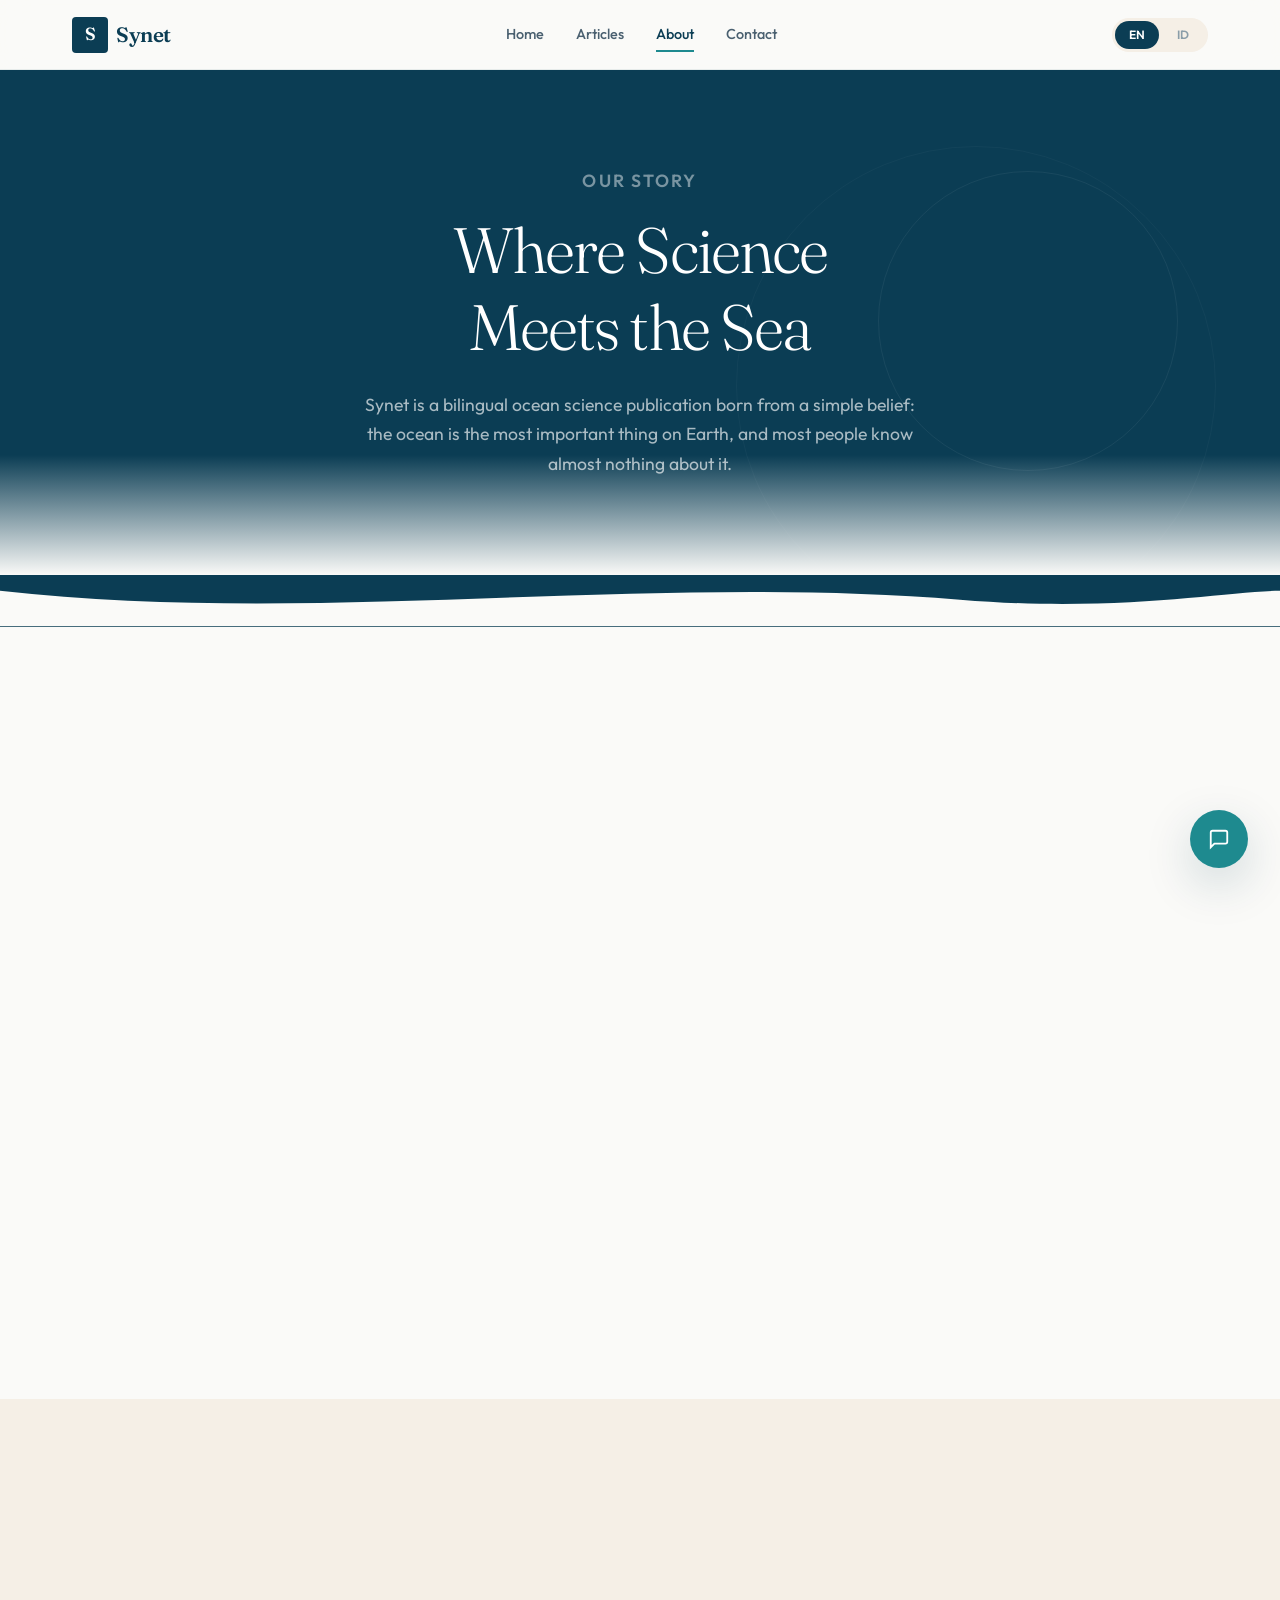
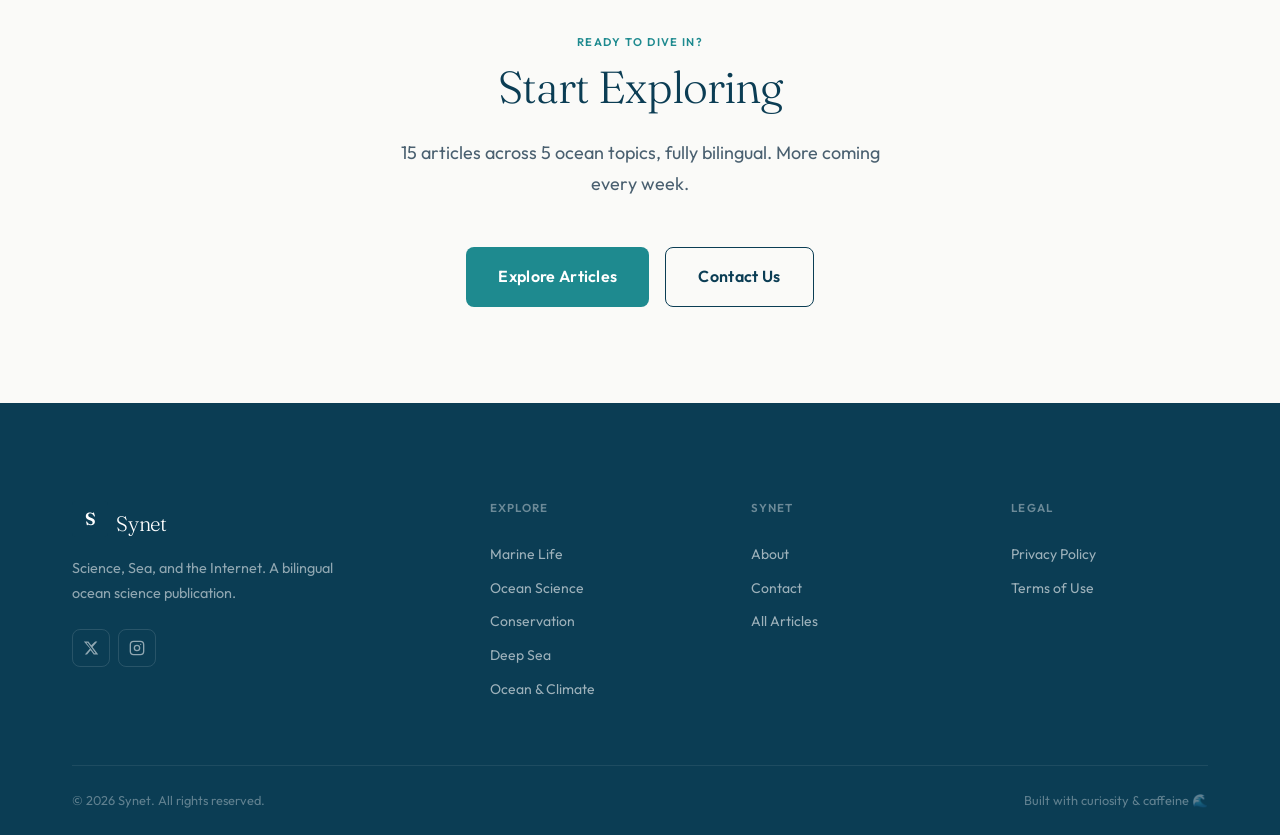
==== about.html @ 16d11b75 "fase 4: article.html + about.html + contact.html" ====
<!DOCTYPE html>
<html lang="en" data-lang="en">
<head>
  <meta charset="UTF-8" />
  <meta name="viewport" content="width=device-width, initial-scale=1.0" />
  <meta name="description" content="About Synet — a bilingual ocean science blog dedicated to making marine research accessible to everyone." />
  <title>About — Synet</title>
  <link rel="stylesheet" href="css/style.css" />
  <link rel="icon" href="data:image/svg+xml,<svg xmlns='http://www.w3.org/2000/svg' viewBox='0 0 100 100'><rect width='100' height='100' rx='16' fill='%230b3d54'/><text y='.9em' font-size='70' x='12'>🌊</text></svg>" />
</head>
<body class="page-body">
  <a href="#main" class="skip-link">Skip to content</a>

  <!-- NAV -->
  <nav class="nav" id="mainNav">
    <div class="container nav-inner">
      <a href="index.html" class="nav-logo">
        <div class="nav-logo-mark">S</div>
        <span class="nav-logo-text">Synet</span>
      </a>
      <div class="nav-links">
        <a href="index.html" class="nav-link" data-i18n="nav.home">Home</a>
        <a href="articles.html" class="nav-link" data-i18n="nav.articles">Articles</a>
        <a href="about.html" class="nav-link active" data-i18n="nav.about">About</a>
        <a href="contact.html" class="nav-link" data-i18n="nav.contact">Contact</a>
      </div>
      <div class="nav-actions">
        <div class="lang-toggle" role="group" aria-label="Language">
          <button class="lang-btn active" data-lang="en" onclick="setLang('en')" aria-pressed="true">EN</button>
          <button class="lang-btn" data-lang="id" onclick="setLang('id')" aria-pressed="false">ID</button>
        </div>
        <button class="nav-hamburger" id="hamburger" aria-label="Toggle menu" aria-expanded="false">
          <span></span><span></span><span></span>
        </button>
      </div>
    </div>
  </nav>

  <div class="nav-mobile" id="mobileNav" aria-hidden="true">
    <a href="index.html" class="nav-link" data-i18n="nav.home">Home</a>
    <a href="articles.html" class="nav-link" data-i18n="nav.articles">Articles</a>
    <a href="about.html" class="nav-link active" data-i18n="nav.about">About</a>
    <a href="contact.html" class="nav-link" data-i18n="nav.contact">Contact</a>
  </div>

  <main id="main">

    <!-- ABOUT HERO -->
    <section class="about-hero">
      <div class="container" style="position:relative; z-index:1;">
        <p class="overline" style="color:rgba(255,255,255,0.45); margin-bottom:var(--space-md);" data-i18n="about.overline">Our Story</p>
        <h1 data-i18n="about.title">Where Science<br>Meets the Sea</h1>
        <p data-i18n="about.subtitle">
          Synet is a bilingual ocean science publication born from a simple belief: the ocean is the most important thing on Earth, and most people know almost nothing about it.
        </p>
      </div>

      <!-- Decorative ocean circles -->
      <div aria-hidden="true" style="position:absolute; top:20%; right:8%; width:300px; height:300px; border-radius:50%; border:1px solid rgba(255,255,255,0.06); pointer-events:none;"></div>
      <div aria-hidden="true" style="position:absolute; top:15%; right:5%; width:480px; height:480px; border-radius:50%; border:1px solid rgba(255,255,255,0.03); pointer-events:none;"></div>
    </section>

    <!-- WAVE DOWN -->
    <div class="ocean-wave-divider" aria-hidden="true" style="background:var(--deep);">
      <svg viewBox="0 0 1440 60" fill="none" xmlns="http://www.w3.org/2000/svg" preserveAspectRatio="none">
        <path d="M0,20 C360,60 720,0 1080,30 C1260,45 1380,20 1440,20 L1440,60 L0,60 Z" fill="var(--pearl)"/>
      </svg>
    </div>

    <!-- MISSION -->
    <section class="section">
      <div class="container">
        <div style="max-width:680px; margin:0 auto var(--space-3xl); text-align:center;" class="reveal">
          <p class="overline section-label" data-i18n="about.missionlabel">Our Mission</p>
          <h2 class="section-title" style="margin-bottom:var(--space-lg);" data-i18n="about.missiontitle">Why Synet Exists</h2>
          <p class="body-lg" style="color:var(--text-secondary);" data-i18n="about.missiondesc">
            The ocean covers 71% of our planet, produces half our oxygen, absorbs a third of our carbon, and feeds billions of people. Yet ocean literacy remains dangerously low. Synet bridges the gap between peer-reviewed science and public understanding — in two languages.
          </p>
        </div>

        <div class="mission-grid reveal-stagger">
          <div class="mission-card">
            <div class="mission-card-icon">
              <svg width="22" height="22" viewBox="0 0 24 24" fill="none" stroke="currentColor" stroke-width="2"><path d="M2 3h6a4 4 0 0 1 4 4v14a3 3 0 0 0-3-3H2z"/><path d="M22 3h-6a4 4 0 0 0-4 4v14a3 3 0 0 1 3-3h7z"/></svg>
            </div>
            <h3 data-i18n="about.m1title">Science, Translated</h3>
            <p data-i18n="about.m1desc">We take complex peer-reviewed research and translate it into readable, accurate stories — without dumbing it down. Ocean science deserves serious treatment and wide reach.</p>
          </div>

          <div class="mission-card">
            <div class="mission-card-icon">
              <svg width="22" height="22" viewBox="0 0 24 24" fill="none" stroke="currentColor" stroke-width="2"><circle cx="12" cy="12" r="10"/><line x1="2" y1="12" x2="22" y2="12"/><path d="M12 2a15.3 15.3 0 0 1 4 10 15.3 15.3 0 0 1-4 10 15.3 15.3 0 0 1-4-10 15.3 15.3 0 0 1 4-10z"/></svg>
            </div>
            <h3 data-i18n="about.m2title">Bilingual by Design</h3>
            <p data-i18n="about.m2desc">Every article on Synet is fully available in both Indonesian and English. Ocean science shouldn't have a language barrier — especially for the country with the world's longest coastline.</p>
          </div>

          <div class="mission-card">
            <div class="mission-card-icon">
              <svg width="22" height="22" viewBox="0 0 24 24" fill="none" stroke="currentColor" stroke-width="2"><path d="M12 22s8-4 8-10V5l-8-3-8 3v7c0 6 8 10 8 10z"/></svg>
            </div>
            <h3 data-i18n="about.m3title">Conservation-Driven</h3>
            <p data-i18n="about.m3desc">We believe that understanding the ocean is the first step to protecting it. Every story we publish is chosen for its relevance to ocean health and its power to change how readers see our blue planet.</p>
          </div>
        </div>
      </div>
    </section>

    <!-- NUMBERS -->
    <section class="section" style="background:var(--sand);">
      <div class="container">
        <div style="text-align:center; margin-bottom:var(--space-3xl);" class="reveal">
          <p class="overline section-label" data-i18n="about.numberlabel">By the Numbers</p>
          <h2 class="section-title" data-i18n="about.numbertitle">Synet at a Glance</h2>
          <div class="section-divider" style="margin-inline:auto;"></div>
        </div>

        <div class="grid-4 reveal-stagger">
          <div style="text-align:center; background:var(--white); border-radius:var(--radius-lg); padding:var(--space-xl);">
            <div style="font-family:var(--font-display); font-size:3rem; font-weight:300; color:var(--teal); line-height:1;">15</div>
            <div class="body-sm" style="color:var(--text-secondary); margin-top:var(--space-sm);" data-i18n="about.n1">Original articles</div>
          </div>
          <div style="text-align:center; background:var(--white); border-radius:var(--radius-lg); padding:var(--space-xl);">
            <div style="font-family:var(--font-display); font-size:3rem; font-weight:300; color:var(--coral); line-height:1;">2</div>
            <div class="body-sm" style="color:var(--text-secondary); margin-top:var(--space-sm);" data-i18n="about.n2">Languages (EN + ID)</div>
          </div>
          <div style="text-align:center; background:var(--white); border-radius:var(--radius-lg); padding:var(--space-xl);">
            <div style="font-family:var(--font-display); font-size:3rem; font-weight:300; color:var(--gold); line-height:1;">5</div>
            <div class="body-sm" style="color:var(--text-secondary); margin-top:var(--space-sm);" data-i18n="about.n3">Ocean topics covered</div>
          </div>
          <div style="text-align:center; background:var(--white); border-radius:var(--radius-lg); padding:var(--space-xl);">
            <div style="font-family:var(--font-display); font-size:3rem; font-weight:300; color:var(--deep); line-height:1;">∞</div>
            <div class="body-sm" style="color:var(--text-secondary); margin-top:var(--space-sm);" data-i18n="about.n4">Ocean left to explore</div>
          </div>
        </div>
      </div>
    </section>

    <!-- TEAM -->
    <section class="section">
      <div class="container">
        <div style="text-align:center; margin-bottom:var(--space-3xl);" class="reveal">
          <p class="overline section-label" data-i18n="about.teamlabel">The Team</p>
          <h2 class="section-title" data-i18n="about.teamtitle">Who's Behind Synet</h2>
          <div class="section-divider" style="margin-inline:auto;"></div>
        </div>

        <div class="team-grid reveal-stagger">
          <div class="team-card">
            <div class="team-avatar" style="background:var(--deep); display:flex; align-items:center; justify-content:center; color:white; font-family:var(--font-display); font-size:1.5rem;">M</div>
            <div class="team-name">Maya Oceanides</div>
            <div class="team-role" data-i18n="about.role.editor">Editor in Chief</div>
          </div>
          <div class="team-card">
            <div class="team-avatar" style="background:var(--teal); display:flex; align-items:center; justify-content:center; color:white; font-family:var(--font-display); font-size:1.5rem;">R</div>
            <div class="team-name">Raka Samudra</div>
            <div class="team-role" data-i18n="about.role.science">Science Writer</div>
          </div>
          <div class="team-card">
            <div class="team-avatar" style="background:var(--coral); display:flex; align-items:center; justify-content:center; color:white; font-family:var(--font-display); font-size:1.5rem;">L</div>
            <div class="team-name">Layla Benthic</div>
            <div class="team-role" data-i18n="about.role.conservation">Conservation Editor</div>
          </div>
          <div class="team-card">
            <div class="team-avatar" style="background:var(--gold); display:flex; align-items:center; justify-content:center; color:white; font-family:var(--font-display); font-size:1.5rem;">D</div>
            <div class="team-name">Dian Pelagic</div>
            <div class="team-role" data-i18n="about.role.design">Design & Technology</div>
          </div>
        </div>

        <div style="text-align:center; margin-top:var(--space-2xl);" class="reveal">
          <p class="body-md" style="color:var(--text-muted); margin-bottom:var(--space-lg);" data-i18n="about.jointeam">Passionate about oceans? We're always looking for contributors.</p>
          <a href="contact.html" class="btn btn-primary" data-i18n="about.joincta">Get in Touch</a>
        </div>
      </div>
    </section>

    <!-- VALUES -->
    <section class="section" style="background:var(--deep);">
      <div class="container">
        <div style="text-align:center; margin-bottom:var(--space-3xl);" class="reveal">
          <p class="overline" style="color:rgba(255,255,255,0.4); margin-bottom:var(--space-sm);" data-i18n="about.valueslabel">What We Stand For</p>
          <h2 style="font-family:var(--font-display); font-size:clamp(1.8rem,3.5vw,2.8rem); font-weight:300; color:var(--white); letter-spacing:-0.02em;" data-i18n="about.valuestitle">Our Editorial Principles</h2>
        </div>

        <div class="grid-3 reveal-stagger">
          <div style="padding:var(--space-xl); border:1px solid rgba(255,255,255,0.08); border-radius:var(--radius-lg);">
            <div style="font-family:var(--font-display); font-size:2rem; color:var(--teal); margin-bottom:var(--space-md);">01</div>
            <h3 style="color:var(--white); margin-bottom:var(--space-sm); font-size:1.1rem;" data-i18n="about.v1title">Accuracy First</h3>
            <p style="color:rgba(255,255,255,0.55); font-size:0.9rem; line-height:1.7;" data-i18n="about.v1desc">Every claim is sourced to peer-reviewed research or established scientific institutions. We correct errors promptly and transparently.</p>
          </div>
          <div style="padding:var(--space-xl); border:1px solid rgba(255,255,255,0.08); border-radius:var(--radius-lg);">
            <div style="font-family:var(--font-display); font-size:2rem; color:var(--coral); margin-bottom:var(--space-md);">02</div>
            <h3 style="color:var(--white); margin-bottom:var(--space-sm); font-size:1.1rem;" data-i18n="about.v2title">No Sensationalism</h3>
            <p style="color:rgba(255,255,255,0.55); font-size:0.9rem; line-height:1.7;" data-i18n="about.v2desc">The ocean is extraordinary enough without exaggeration. We present facts clearly and let the science speak — even when it's complicated or uncomfortable.</p>
          </div>
          <div style="padding:var(--space-xl); border:1px solid rgba(255,255,255,0.08); border-radius:var(--radius-lg);">
            <div style="font-family:var(--font-display); font-size:2rem; color:var(--gold); margin-bottom:var(--space-md);">03</div>
            <h3 style="color:var(--white); margin-bottom:var(--space-sm); font-size:1.1rem;" data-i18n="about.v3title">Open & Free</h3>
            <p style="color:rgba(255,255,255,0.55); font-size:0.9rem; line-height:1.7;" data-i18n="about.v3desc">All Synet content is free to read, forever. Knowledge about our shared ocean should not sit behind a paywall.</p>
          </div>
        </div>
      </div>
    </section>

    <!-- CTA -->
    <section class="section" style="text-align:center;">
      <div class="container" style="max-width:560px;" class="reveal">
        <p class="overline section-label" data-i18n="about.ctalabel">Ready to dive in?</p>
        <h2 class="section-title" style="margin-bottom:var(--space-lg);" data-i18n="about.ctatitle">Start Exploring</h2>
        <p class="body-lg" style="color:var(--text-secondary); margin-bottom:var(--space-2xl);" data-i18n="about.ctadesc">15 articles across 5 ocean topics, fully bilingual. More coming every week.</p>
        <div style="display:flex; gap:var(--space-md); justify-content:center; flex-wrap:wrap;">
          <a href="articles.html" class="btn btn-primary btn-lg" data-i18n="hero.cta1">Explore Articles</a>
          <a href="contact.html" class="btn btn-secondary btn-lg" data-i18n="nav.contact">Contact Us</a>
        </div>
      </div>
    </section>

  </main>

  <!-- FOOTER -->
  <footer class="footer">
    <div class="container">
      <div class="footer-grid">
        <div class="footer-brand">
          <div class="flex gap-sm" style="align-items:center;">
            <div class="nav-logo-mark">S</div>
            <span class="footer-tagline">Synet</span>
          </div>
          <p data-i18n="footer.desc">Science, Sea, and the Internet. A bilingual ocean science publication.</p>
          <div class="footer-social">
            <a href="#" class="social-btn" aria-label="Twitter/X"><svg width="16" height="16" viewBox="0 0 24 24" fill="currentColor"><path d="M18.244 2.25h3.308l-7.227 8.26 8.502 11.24H16.17l-4.714-6.231-5.401 6.231H2.744l7.73-8.835L1.254 2.25H8.08l4.259 5.63 5.905-5.63zm-1.161 17.52h1.833L7.084 4.126H5.117z"/></svg></a>
            <a href="#" class="social-btn" aria-label="Instagram"><svg width="16" height="16" viewBox="0 0 24 24" fill="none" stroke="currentColor" stroke-width="2"><rect x="2" y="2" width="20" height="20" rx="5"/><circle cx="12" cy="12" r="4"/><circle cx="17.5" cy="6.5" r="1" fill="currentColor" stroke="none"/></svg></a>
          </div>
        </div>
        <div>
          <p class="footer-col-title" data-i18n="footer.col.explore">Explore</p>
          <ul class="footer-links">
            <li><a href="articles.html?cat=marine-life" class="footer-link" data-i18n="cat.marine">Marine Life</a></li>
            <li><a href="articles.html?cat=ocean-science" class="footer-link" data-i18n="cat.science">Ocean Science</a></li>
            <li><a href="articles.html?cat=conservation" class="footer-link" data-i18n="cat.conservation">Conservation</a></li>
            <li><a href="articles.html?cat=deep-sea" class="footer-link" data-i18n="cat.deepsea">Deep Sea</a></li>
            <li><a href="articles.html?cat=ocean-climate" class="footer-link" data-i18n="cat.climate">Ocean & Climate</a></li>
          </ul>
        </div>
        <div>
          <p class="footer-col-title" data-i18n="footer.col.synet">Synet</p>
          <ul class="footer-links">
            <li><a href="about.html" class="footer-link" data-i18n="nav.about">About</a></li>
            <li><a href="contact.html" class="footer-link" data-i18n="nav.contact">Contact</a></li>
            <li><a href="articles.html" class="footer-link" data-i18n="footer.allart">All Articles</a></li>
          </ul>
        </div>
        <div>
          <p class="footer-col-title" data-i18n="footer.col.legal">Legal</p>
          <ul class="footer-links">
            <li><a href="#" class="footer-link" data-i18n="footer.privacy">Privacy Policy</a></li>
            <li><a href="#" class="footer-link" data-i18n="footer.terms">Terms of Use</a></li>
          </ul>
        </div>
      </div>
      <div class="footer-bottom">
        <p class="footer-copy">© 2026 Synet. <span data-i18n="footer.rights">All rights reserved.</span></p>
        <a href="#" class="footer-bottom-link" data-i18n="footer.builtby">Built with curiosity & caffeine 🌊</a>
      </div>
    </div>
  </footer>

  <!-- AI CHAT -->
  <button class="chat-trigger" id="chatTrigger" aria-label="Open AI Ocean Chat" aria-expanded="false">
    <svg class="chat-trigger-icon" width="22" height="22" viewBox="0 0 24 24" fill="none" stroke="currentColor" stroke-width="2"><path d="M21 15a2 2 0 0 1-2 2H7l-4 4V5a2 2 0 0 1 2-2h14a2 2 0 0 1 2 2z"/></svg>
    <svg class="chat-trigger-close" width="20" height="20" viewBox="0 0 24 24" fill="none" stroke="currentColor" stroke-width="2.5"><line x1="18" y1="6" x2="6" y2="18"/><line x1="6" y1="6" x2="18" y2="18"/></svg>
  </button>
  <div class="chat-panel" id="chatPanel" role="dialog" aria-label="Ocean AI Chat" aria-hidden="true">
    <div class="chat-header">
      <div class="chat-header-avatar">🌊</div>
      <div class="chat-header-info">
        <div class="chat-header-name">Synet AI</div>
        <div class="chat-header-status"><span class="chat-status-dot"></span><span data-i18n="chat.status">Ocean expert, always online</span></div>
      </div>
    </div>
    <div class="chat-messages" id="chatMessages">
      <div class="chat-msg chat-msg-bot"><span data-i18n="chat.welcome">Hi! I'm Synet AI 🌊 Ask me anything about oceans, marine life, or climate science.</span></div>
    </div>
    <div class="chat-suggestions" id="chatSuggestions">
      <button class="chat-suggestion" onclick="sendSuggestion(this)" data-i18n="chat.s1">How deep is the ocean?</button>
      <button class="chat-suggestion" onclick="sendSuggestion(this)" data-i18n="chat.s2">What is bioluminescence?</button>
      <button class="chat-suggestion" onclick="sendSuggestion(this)" data-i18n="chat.s3">Why is the sea salty?</button>
    </div>
    <div class="chat-input-row">
      <textarea class="chat-input" id="chatInput" placeholder="Ask about the ocean..." rows="1" aria-label="Chat input"></textarea>
      <button class="chat-send-btn" id="chatSendBtn" onclick="sendMessage()" aria-label="Send">
        <svg width="16" height="16" viewBox="0 0 24 24" fill="none" stroke="currentColor" stroke-width="2.5" stroke-linecap="round" stroke-linejoin="round"><line x1="22" y1="2" x2="11" y2="13"/><polygon points="22 2 15 22 11 13 2 9 22 2"/></svg>
      </button>
    </div>
  </div>

  <div class="toast-container" id="toastContainer" aria-live="polite"></div>

  <script src="js/config.js"></script>
  <script src="js/app.js"></script>
  <script src="js/chat.js"></script>
</body>
</html>
---- css/style.css ----
/* =============================================
   SYNET — STYLESHEET
   Editorial Ocean Science Journal
   Fonts: Fraunces (display) + Outfit (body)
   ============================================= */

@import url('https://fonts.googleapis.com/css2?family=Fraunces:ital,opsz,wght@0,9..144,300;0,9..144,400;0,9..144,600;0,9..144,700;1,9..144,300;1,9..144,400&family=Outfit:wght@300;400;500;600&display=swap');

/* =============================================
   CSS VARIABLES
   ============================================= */
:root {
  /* Core palette */
  --deep:       #0b3d54;
  --teal:       #1e8a8f;
  --teal-light: #e8f4f5;
  --coral:      #dc6b42;
  --coral-light:#fdf0ea;
  --gold:       #c9a227;
  --sand:       #f5efe6;
  --pearl:      #fafaf8;
  --white:      #ffffff;

  /* Text */
  --text-primary:   #1a2b35;
  --text-secondary: #4a6070;
  --text-muted:     #8a9da8;
  --text-inverse:   #ffffff;

  /* Category colors */
  --cat-marine:       #1e8a8f;
  --cat-science:      #0b3d54;
  --cat-conservation: #2e8b57;
  --cat-deepsea:      #374151;
  --cat-climate:      #dc6b42;

  /* Typography */
  --font-display: 'Fraunces', Georgia, serif;
  --font-body:    'Outfit', 'Helvetica Neue', sans-serif;

  /* Spacing */
  --space-xs:  0.25rem;
  --space-sm:  0.5rem;
  --space-md:  1rem;
  --space-lg:  1.5rem;
  --space-xl:  2rem;
  --space-2xl: 3rem;
  --space-3xl: 4rem;
  --space-4xl: 6rem;

  /* Borders */
  --radius-sm:  4px;
  --radius-md:  8px;
  --radius-lg:  16px;
  --radius-xl:  24px;
  --radius-full: 9999px;

  /* Shadows */
  --shadow-sm:  0 1px 3px rgba(11,61,84,0.08);
  --shadow-md:  0 4px 16px rgba(11,61,84,0.10);
  --shadow-lg:  0 8px 32px rgba(11,61,84,0.14);
  --shadow-xl:  0 16px 48px rgba(11,61,84,0.18);

  /* Transitions */
  --ease: cubic-bezier(0.4, 0, 0.2, 1);
  --duration-fast: 150ms;
  --duration-mid:  250ms;
  --duration-slow: 400ms;

  /* Layout */
  --container:       1200px;
  --container-narrow: 780px;
  --nav-height:      70px;
}

/* =============================================
   RESET & BASE
   ============================================= */
*, *::before, *::after {
  box-sizing: border-box;
  margin: 0;
  padding: 0;
}

html {
  font-size: 16px;
  scroll-behavior: smooth;
  -webkit-text-size-adjust: 100%;
}

body {
  font-family: var(--font-body);
  font-weight: 400;
  color: var(--text-primary);
  background-color: var(--pearl);
  line-height: 1.6;
  -webkit-font-smoothing: antialiased;
  overflow-x: hidden;
}

img {
  max-width: 100%;
  display: block;
}

a {
  color: inherit;
  text-decoration: none;
}

button {
  cursor: pointer;
  border: none;
  background: none;
  font-family: var(--font-body);
}

input, textarea, select {
  font-family: var(--font-body);
}

ul, ol {
  list-style: none;
}

/* =============================================
   TYPOGRAPHY SCALE
   ============================================= */
h1, h2, h3, h4, h5, h6 {
  font-family: var(--font-display);
  font-weight: 600;
  line-height: 1.2;
  color: var(--text-primary);
}

.display-xl {
  font-size: clamp(2.8rem, 7vw, 5.5rem);
  font-weight: 300;
  letter-spacing: -0.02em;
  line-height: 1.05;
}

.display-lg {
  font-size: clamp(2.2rem, 5vw, 3.8rem);
  font-weight: 300;
  letter-spacing: -0.02em;
  line-height: 1.1;
}

.display-md {
  font-size: clamp(1.6rem, 3.5vw, 2.4rem);
  font-weight: 400;
  letter-spacing: -0.01em;
}

.heading-lg { font-size: 1.75rem; }
.heading-md { font-size: 1.375rem; }
.heading-sm { font-size: 1.125rem; }

.body-lg   { font-size: 1.125rem; line-height: 1.7; }
.body-md   { font-size: 1rem;     line-height: 1.7; }
.body-sm   { font-size: 0.875rem; line-height: 1.6; }
.caption   { font-size: 0.75rem;  line-height: 1.5; letter-spacing: 0.04em; }
.overline  { font-size: 0.7rem;   letter-spacing: 0.12em; text-transform: uppercase; font-weight: 600; }

/* =============================================
   LAYOUT UTILITIES
   ============================================= */
.container {
  width: 100%;
  max-width: var(--container);
  margin-inline: auto;
  padding-inline: var(--space-xl);
}

.container-narrow {
  width: 100%;
  max-width: var(--container-narrow);
  margin-inline: auto;
  padding-inline: var(--space-xl);
}

.section {
  padding-block: var(--space-4xl);
}

.section-sm {
  padding-block: var(--space-2xl);
}

.grid-2 { display: grid; grid-template-columns: repeat(2, 1fr); gap: var(--space-xl); }
.grid-3 { display: grid; grid-template-columns: repeat(3, 1fr); gap: var(--space-xl); }
.grid-4 { display: grid; grid-template-columns: repeat(4, 1fr); gap: var(--space-lg); }

.flex { display: flex; }
.flex-center { display: flex; align-items: center; justify-content: center; }
.flex-between { display: flex; align-items: center; justify-content: space-between; }
.flex-col { display: flex; flex-direction: column; }
.gap-sm { gap: var(--space-sm); }
.gap-md { gap: var(--space-md); }
.gap-lg { gap: var(--space-lg); }

/* =============================================
   SKIP LINK (a11y)
   ============================================= */
.skip-link {
  position: fixed;
  top: -100%;
  left: var(--space-md);
  z-index: 9999;
  padding: var(--space-sm) var(--space-md);
  background: var(--deep);
  color: var(--white);
  border-radius: 0 0 var(--radius-md) var(--radius-md);
  font-weight: 600;
  transition: top var(--duration-fast) var(--ease);
}

.skip-link:focus {
  top: 0;
}

/* =============================================
   NAVIGATION
   ============================================= */
.nav {
  position: fixed;
  top: 0;
  left: 0;
  right: 0;
  z-index: 100;
  height: var(--nav-height);
  background: rgba(250, 250, 248, 0.88);
  backdrop-filter: blur(16px);
  -webkit-backdrop-filter: blur(16px);
  border-bottom: 1px solid rgba(11, 61, 84, 0.08);
  transition: box-shadow var(--duration-mid) var(--ease);
}

.nav.scrolled {
  box-shadow: var(--shadow-md);
}

.nav-inner {
  height: 100%;
  display: flex;
  align-items: center;
  justify-content: space-between;
}

.nav-logo {
  display: flex;
  align-items: center;
  gap: var(--space-sm);
  text-decoration: none;
}

.nav-logo-mark {
  width: 36px;
  height: 36px;
  background: var(--deep);
  border-radius: var(--radius-sm);
  display: flex;
  align-items: center;
  justify-content: center;
  color: var(--white);
  font-family: var(--font-display);
  font-size: 1.1rem;
  font-weight: 600;
  letter-spacing: -0.02em;
  flex-shrink: 0;
}

.nav-logo-text {
  font-family: var(--font-display);
  font-size: 1.3rem;
  font-weight: 600;
  color: var(--deep);
  letter-spacing: -0.02em;
}

.nav-links {
  display: flex;
  align-items: center;
  gap: var(--space-xl);
}

.nav-link {
  font-size: 0.9rem;
  font-weight: 500;
  color: var(--text-secondary);
  transition: color var(--duration-fast) var(--ease);
  position: relative;
  padding-block: var(--space-xs);
}

.nav-link::after {
  content: '';
  position: absolute;
  bottom: -2px;
  left: 0;
  width: 0;
  height: 2px;
  background: var(--teal);
  transition: width var(--duration-mid) var(--ease);
}

.nav-link:hover,
.nav-link.active {
  color: var(--deep);
}

.nav-link:hover::after,
.nav-link.active::after {
  width: 100%;
}

.nav-actions {
  display: flex;
  align-items: center;
  gap: var(--space-md);
}

/* Lang toggle */
.lang-toggle {
  display: flex;
  background: var(--sand);
  border-radius: var(--radius-full);
  padding: 3px;
  gap: 2px;
}

.lang-btn {
  padding: 4px 10px;
  border-radius: var(--radius-full);
  font-size: 0.75rem;
  font-weight: 600;
  letter-spacing: 0.04em;
  color: var(--text-muted);
  transition: all var(--duration-fast) var(--ease);
  touch-action: manipulation;
  min-width: 44px;
  min-height: 28px;
}

.lang-btn.active {
  background: var(--deep);
  color: var(--white);
}

/* Hamburger */
.nav-hamburger {
  display: none;
  flex-direction: column;
  gap: 5px;
  padding: var(--space-sm);
  min-width: 44px;
  min-height: 44px;
  align-items: center;
  justify-content: center;
  border-radius: var(--radius-md);
}

.nav-hamburger span {
  display: block;
  width: 22px;
  height: 2px;
  background: var(--text-primary);
  border-radius: 2px;
  transition: all var(--duration-mid) var(--ease);
}

.nav-hamburger.open span:nth-child(1) {
  transform: translateY(7px) rotate(45deg);
}

.nav-hamburger.open span:nth-child(2) {
  opacity: 0;
  transform: scaleX(0);
}

.nav-hamburger.open span:nth-child(3) {
  transform: translateY(-7px) rotate(-45deg);
}

/* Mobile nav */
.nav-mobile {
  position: fixed;
  top: var(--nav-height);
  left: 0;
  right: 0;
  background: var(--pearl);
  border-bottom: 1px solid rgba(11,61,84,0.08);
  transform: translateY(-100%);
  opacity: 0;
  pointer-events: none;
  transition: all var(--duration-mid) var(--ease);
  z-index: 99;
  padding: var(--space-lg) var(--space-xl);
  display: flex;
  flex-direction: column;
  gap: var(--space-sm);
}

.nav-mobile.open {
  transform: translateY(0);
  opacity: 1;
  pointer-events: all;
}

.nav-mobile .nav-link {
  padding-block: var(--space-sm);
  font-size: 1rem;
}

/* Page offset for fixed nav */
.page-body {
  padding-top: var(--nav-height);
}

/* =============================================
   HERO (Homepage)
   ============================================= */
.hero {
  min-height: calc(92vh - var(--nav-height));
  display: grid;
  grid-template-columns: 1fr 1fr;
  overflow: hidden;
  position: relative;
}

.hero-content {
  display: flex;
  flex-direction: column;
  justify-content: center;
  padding: var(--space-4xl) var(--space-2xl) var(--space-4xl) 0;
  padding-left: max(var(--space-xl), calc((100vw - var(--container)) / 2 + var(--space-xl)));
  animation: fadeUp 0.8s var(--ease) both;
}

.hero-overline {
  color: var(--teal);
  margin-bottom: var(--space-lg);
}

.hero-title {
  font-family: var(--font-display);
  font-size: clamp(2.6rem, 5.5vw, 4.8rem);
  font-weight: 300;
  line-height: 1.05;
  letter-spacing: -0.03em;
  color: var(--deep);
  margin-bottom: var(--space-xl);
}

.hero-title em {
  font-style: italic;
  color: var(--teal);
}

.hero-subtitle {
  font-size: 1.1rem;
  color: var(--text-secondary);
  max-width: 480px;
  line-height: 1.7;
  margin-bottom: var(--space-2xl);
}

.hero-cta {
  display: flex;
  gap: var(--space-md);
  flex-wrap: wrap;
}

.hero-image {
  position: relative;
  overflow: hidden;
  background: var(--deep);
  animation: fadeIn 1s var(--ease) 0.2s both;
}

.hero-image img {
  width: 100%;
  height: 100%;
  object-fit: cover;
  opacity: 0.85;
  transition: transform 8s var(--ease);
}

.hero-image:hover img {
  transform: scale(1.04);
}

.hero-image-caption {
  position: absolute;
  bottom: var(--space-lg);
  left: var(--space-lg);
  color: rgba(255,255,255,0.75);
  font-size: 0.72rem;
  letter-spacing: 0.06em;
  text-transform: uppercase;
}

.hero-scroll-hint {
  position: absolute;
  bottom: var(--space-lg);
  left: 50%;
  transform: translateX(-50%);
  display: flex;
  flex-direction: column;
  align-items: center;
  gap: var(--space-xs);
  color: var(--text-muted);
  font-size: 0.7rem;
  letter-spacing: 0.08em;
  text-transform: uppercase;
  animation: bounce 2s infinite;
}

.scroll-line {
  width: 1px;
  height: 40px;
  background: linear-gradient(to bottom, var(--text-muted), transparent);
}

/* =============================================
   HERO STATS BAR
   ============================================= */
.stats-bar {
  background: var(--deep);
  color: var(--white);
  padding-block: var(--space-lg);
}

.stats-inner {
  display: flex;
  align-items: center;
  justify-content: space-around;
  flex-wrap: wrap;
  gap: var(--space-xl);
}

.stat-item {
  text-align: center;
}

.stat-number {
  font-family: var(--font-display);
  font-size: 2rem;
  font-weight: 300;
  color: var(--gold);
  line-height: 1;
}

.stat-label {
  font-size: 0.75rem;
  letter-spacing: 0.08em;
  text-transform: uppercase;
  color: rgba(255,255,255,0.6);
  margin-top: var(--space-xs);
}

/* =============================================
   BUTTONS
   ============================================= */
.btn {
  display: inline-flex;
  align-items: center;
  justify-content: center;
  gap: var(--space-sm);
  padding: 0.75rem 1.5rem;
  border-radius: var(--radius-md);
  font-size: 0.875rem;
  font-weight: 600;
  font-family: var(--font-body);
  letter-spacing: 0.02em;
  transition: all var(--duration-mid) var(--ease);
  cursor: pointer;
  touch-action: manipulation;
  min-height: 44px;
  white-space: nowrap;
}

.btn-primary {
  background: var(--teal);
  color: var(--white);
}

.btn-primary:hover {
  background: var(--deep);
  transform: translateY(-2px);
  box-shadow: var(--shadow-md);
}

.btn-secondary {
  background: transparent;
  color: var(--deep);
  border: 1.5px solid var(--deep);
}

.btn-secondary:hover {
  background: var(--deep);
  color: var(--white);
  transform: translateY(-2px);
}

.btn-ghost {
  background: transparent;
  color: var(--text-secondary);
}

.btn-ghost:hover {
  color: var(--deep);
  background: var(--sand);
}

.btn-coral {
  background: var(--coral);
  color: var(--white);
}

.btn-coral:hover {
  background: #c25830;
  transform: translateY(-2px);
  box-shadow: var(--shadow-md);
}

.btn-sm {
  padding: 0.5rem 1rem;
  font-size: 0.8rem;
  min-height: 36px;
}

.btn-lg {
  padding: 1rem 2rem;
  font-size: 1rem;
  min-height: 52px;
}

.btn-icon {
  display: inline-flex;
  align-items: center;
  justify-content: center;
  width: 44px;
  height: 44px;
  border-radius: var(--radius-md);
}

/* =============================================
   CATEGORY BADGES
   ============================================= */
.badge {
  display: inline-flex;
  align-items: center;
  gap: 6px;
  padding: 4px 12px;
  border-radius: var(--radius-full);
  font-size: 0.7rem;
  font-weight: 600;
  letter-spacing: 0.06em;
  text-transform: uppercase;
}

.badge-marine       { background: #e0f2f1; color: var(--cat-marine); }
.badge-science      { background: #e3edf2; color: var(--cat-science); }
.badge-conservation { background: #e6f4ea; color: var(--cat-conservation); }
.badge-deepsea      { background: #e9eaec; color: var(--cat-deepsea); }
.badge-climate      { background: var(--coral-light); color: var(--cat-climate); }

/* =============================================
   SECTION HEADERS
   ============================================= */
.section-header {
  margin-bottom: var(--space-2xl);
}

.section-header-row {
  display: flex;
  align-items: flex-end;
  justify-content: space-between;
  gap: var(--space-lg);
  margin-bottom: var(--space-2xl);
}

.section-label {
  color: var(--teal);
  margin-bottom: var(--space-sm);
}

.section-title {
  font-family: var(--font-display);
  font-size: clamp(1.8rem, 3.5vw, 2.8rem);
  font-weight: 300;
  letter-spacing: -0.02em;
  color: var(--deep);
}

.section-divider {
  width: 48px;
  height: 3px;
  background: var(--teal);
  border-radius: 2px;
  margin-top: var(--space-md);
}

/* =============================================
   ARTICLE CARDS
   ============================================= */
.card {
  background: var(--white);
  border-radius: var(--radius-lg);
  overflow: hidden;
  box-shadow: var(--shadow-sm);
  transition: all var(--duration-mid) var(--ease);
  display: flex;
  flex-direction: column;
  cursor: pointer;
}

.card:hover {
  box-shadow: var(--shadow-lg);
  transform: translateY(-4px);
}

.card-img-wrap {
  aspect-ratio: 16/10;
  overflow: hidden;
  background: var(--sand);
  position: relative;
}

.card-img-wrap img {
  width: 100%;
  height: 100%;
  object-fit: cover;
  transition: transform var(--duration-slow) var(--ease);
}

.card:hover .card-img-wrap img {
  transform: scale(1.06);
}

.card-body {
  padding: var(--space-lg);
  flex: 1;
  display: flex;
  flex-direction: column;
  gap: var(--space-sm);
}

.card-meta {
  display: flex;
  align-items: center;
  gap: var(--space-sm);
  flex-wrap: wrap;
}

.card-title {
  font-family: var(--font-display);
  font-size: 1.15rem;
  font-weight: 600;
  line-height: 1.3;
  color: var(--deep);
  transition: color var(--duration-fast) var(--ease);
}

.card:hover .card-title {
  color: var(--teal);
}

.card-excerpt {
  font-size: 0.875rem;
  color: var(--text-secondary);
  line-height: 1.6;
  flex: 1;
  display: -webkit-box;
  -webkit-line-clamp: 3;
  -webkit-box-orient: vertical;
  overflow: hidden;
}

.card-footer {
  display: flex;
  align-items: center;
  justify-content: space-between;
  padding: var(--space-md) var(--space-lg);
  border-top: 1px solid rgba(11,61,84,0.06);
}

.card-author {
  display: flex;
  align-items: center;
  gap: var(--space-sm);
  font-size: 0.8rem;
  color: var(--text-muted);
}

.card-read-time {
  font-size: 0.75rem;
  color: var(--text-muted);
  display: flex;
  align-items: center;
  gap: 4px;
}

/* Featured card (larger) */
.card-featured {
  grid-column: span 2;
  display: grid;
  grid-template-columns: 1fr 1fr;
}

.card-featured .card-img-wrap {
  aspect-ratio: unset;
}

.card-featured .card-body {
  padding: var(--space-xl);
  gap: var(--space-md);
}

.card-featured .card-title {
  font-size: 1.5rem;
}

/* =============================================
   CATEGORIES GRID
   ============================================= */
.categories-section {
  background: var(--sand);
}

.category-grid {
  display: grid;
  grid-template-columns: repeat(5, 1fr);
  gap: var(--space-md);
}

.category-card {
  background: var(--white);
  border-radius: var(--radius-lg);
  padding: var(--space-xl) var(--space-lg);
  text-align: center;
  cursor: pointer;
  transition: all var(--duration-mid) var(--ease);
  border: 2px solid transparent;
  position: relative;
  overflow: hidden;
}

.category-card::before {
  content: '';
  position: absolute;
  inset: 0;
  opacity: 0;
  transition: opacity var(--duration-mid) var(--ease);
}

.category-card.cat-marine::before      { background: linear-gradient(135deg, #e0f2f1, transparent 60%); }
.category-card.cat-science::before     { background: linear-gradient(135deg, #e3edf2, transparent 60%); }
.category-card.cat-conservation::before{ background: linear-gradient(135deg, #e6f4ea, transparent 60%); }
.category-card.cat-deepsea::before     { background: linear-gradient(135deg, #e9eaec, transparent 60%); }
.category-card.cat-climate::before     { background: linear-gradient(135deg, #fdf0ea, transparent 60%); }

.category-card:hover::before {
  opacity: 1;
}

.category-card:hover {
  transform: translateY(-4px);
  box-shadow: var(--shadow-md);
}

.category-card.cat-marine:hover      { border-color: var(--cat-marine); }
.category-card.cat-science:hover     { border-color: var(--cat-science); }
.category-card.cat-conservation:hover{ border-color: var(--cat-conservation); }
.category-card.cat-deepsea:hover     { border-color: var(--cat-deepsea); }
.category-card.cat-climate:hover     { border-color: var(--cat-climate); }

.category-icon {
  width: 52px;
  height: 52px;
  border-radius: var(--radius-md);
  display: flex;
  align-items: center;
  justify-content: center;
  margin: 0 auto var(--space-md);
  position: relative;
  z-index: 1;
}

.cat-marine .category-icon      { background: #e0f2f1; color: var(--cat-marine); }
.cat-science .category-icon     { background: #e3edf2; color: var(--cat-science); }
.cat-conservation .category-icon{ background: #e6f4ea; color: var(--cat-conservation); }
.cat-deepsea .category-icon     { background: #e9eaec; color: var(--cat-deepsea); }
.cat-climate .category-icon     { background: var(--coral-light); color: var(--cat-climate); }

.category-name {
  font-family: var(--font-display);
  font-size: 0.95rem;
  font-weight: 600;
  color: var(--deep);
  margin-bottom: var(--space-xs);
  position: relative;
  z-index: 1;
}

.category-count {
  font-size: 0.75rem;
  color: var(--text-muted);
  position: relative;
  z-index: 1;
}

/* =============================================
   FEATURED STRIP
   ============================================= */
.featured-grid {
  display: grid;
  grid-template-columns: 1.4fr 1fr;
  grid-template-rows: auto auto;
  gap: var(--space-lg);
}

.featured-main {
  grid-row: span 2;
}

/* =============================================
   NEWSLETTER SECTION
   ============================================= */
.newsletter-section {
  background: var(--deep);
  position: relative;
  overflow: hidden;
}

.newsletter-section::before {
  content: '';
  position: absolute;
  top: -50%;
  right: -10%;
  width: 600px;
  height: 600px;
  border-radius: 50%;
  background: radial-gradient(circle, rgba(30,138,143,0.25) 0%, transparent 70%);
  pointer-events: none;
}

.newsletter-inner {
  display: grid;
  grid-template-columns: 1fr 1fr;
  gap: var(--space-4xl);
  align-items: center;
  position: relative;
}

.newsletter-content h2 {
  font-family: var(--font-display);
  font-size: clamp(1.8rem, 3.5vw, 2.8rem);
  font-weight: 300;
  color: var(--white);
  letter-spacing: -0.02em;
  margin-bottom: var(--space-md);
}

.newsletter-content p {
  color: rgba(255,255,255,0.65);
  font-size: 1rem;
  line-height: 1.7;
}

.newsletter-form {
  display: flex;
  flex-direction: column;
  gap: var(--space-md);
}

.newsletter-input-group {
  display: flex;
  gap: var(--space-sm);
}

.newsletter-input {
  flex: 1;
  padding: 0.875rem var(--space-md);
  background: rgba(255,255,255,0.08);
  border: 1px solid rgba(255,255,255,0.15);
  border-radius: var(--radius-md);
  color: var(--white);
  font-size: 0.9rem;
  outline: none;
  transition: border-color var(--duration-fast) var(--ease);
}

.newsletter-input::placeholder {
  color: rgba(255,255,255,0.35);
}

.newsletter-input:focus {
  border-color: var(--teal);
  background: rgba(255,255,255,0.1);
}

.newsletter-note {
  font-size: 0.75rem;
  color: rgba(255,255,255,0.4);
}

/* =============================================
   SEARCH BAR
   ============================================= */
.search-bar {
  position: relative;
}

.search-input {
  width: 100%;
  padding: 0.875rem var(--space-md) 0.875rem 3rem;
  border: 1.5px solid rgba(11,61,84,0.12);
  border-radius: var(--radius-full);
  background: var(--white);
  font-size: 0.9rem;
  font-family: var(--font-body);
  color: var(--text-primary);
  outline: none;
  transition: all var(--duration-fast) var(--ease);
  min-height: 48px;
}

.search-input:focus {
  border-color: var(--teal);
  box-shadow: 0 0 0 3px rgba(30,138,143,0.12);
}

.search-input::placeholder {
  color: var(--text-muted);
}

.search-icon {
  position: absolute;
  left: var(--space-md);
  top: 50%;
  transform: translateY(-50%);
  color: var(--text-muted);
  pointer-events: none;
}

/* =============================================
   FILTER TABS
   ============================================= */
.filter-tabs {
  display: flex;
  gap: var(--space-sm);
  flex-wrap: wrap;
  align-items: center;
}

.filter-tab {
  padding: 0.5rem 1.125rem;
  border-radius: var(--radius-full);
  font-size: 0.82rem;
  font-weight: 500;
  color: var(--text-secondary);
  background: var(--white);
  border: 1.5px solid rgba(11,61,84,0.1);
  cursor: pointer;
  transition: all var(--duration-fast) var(--ease);
  touch-action: manipulation;
  min-height: 36px;
}

.filter-tab:hover {
  border-color: var(--teal);
  color: var(--teal);
}

.filter-tab.active {
  background: var(--deep);
  color: var(--white);
  border-color: var(--deep);
}

/* =============================================
   ARTICLE GRID (listing page)
   ============================================= */
.articles-grid {
  display: grid;
  grid-template-columns: repeat(3, 1fr);
  gap: var(--space-xl);
}

.articles-header {
  padding-block: var(--space-2xl) var(--space-xl);
  background: var(--sand);
  border-bottom: 1px solid rgba(11,61,84,0.08);
}

.articles-controls {
  display: flex;
  gap: var(--space-lg);
  align-items: center;
  justify-content: space-between;
  margin-top: var(--space-lg);
  flex-wrap: wrap;
}

.articles-count {
  font-size: 0.875rem;
  color: var(--text-muted);
}

.empty-state {
  grid-column: 1 / -1;
  text-align: center;
  padding: var(--space-4xl) var(--space-xl);
  color: var(--text-muted);
}

.empty-state svg {
  width: 64px;
  height: 64px;
  margin: 0 auto var(--space-lg);
  opacity: 0.35;
}

/* =============================================
   ARTICLE READER
   ============================================= */
.article-hero {
  background: var(--deep);
  position: relative;
  overflow: hidden;
}

.article-hero-img {
  width: 100%;
  height: 480px;
  object-fit: cover;
  opacity: 0.45;
}

.article-hero-content {
  position: absolute;
  inset: 0;
  display: flex;
  align-items: flex-end;
  padding-bottom: var(--space-3xl);
}

.article-hero-meta {
  display: flex;
  align-items: center;
  gap: var(--space-md);
  margin-bottom: var(--space-lg);
  flex-wrap: wrap;
}

.article-hero-title {
  font-family: var(--font-display);
  font-size: clamp(1.8rem, 4vw, 3rem);
  font-weight: 300;
  color: var(--white);
  letter-spacing: -0.02em;
  max-width: 780px;
  line-height: 1.15;
}

.article-info-bar {
  background: var(--white);
  border-bottom: 1px solid rgba(11,61,84,0.08);
  padding-block: var(--space-md);
  position: sticky;
  top: var(--nav-height);
  z-index: 10;
}

.article-info-inner {
  display: flex;
  align-items: center;
  justify-content: space-between;
  flex-wrap: wrap;
  gap: var(--space-md);
}

.article-byline {
  display: flex;
  align-items: center;
  gap: var(--space-md);
  font-size: 0.85rem;
  color: var(--text-secondary);
}

.article-byline-sep {
  color: var(--text-muted);
}

.article-share {
  display: flex;
  align-items: center;
  gap: var(--space-sm);
}

.share-btn {
  width: 36px;
  height: 36px;
  border-radius: var(--radius-md);
  display: flex;
  align-items: center;
  justify-content: center;
  color: var(--text-muted);
  transition: all var(--duration-fast) var(--ease);
  font-size: 0.85rem;
}

.share-btn:hover {
  background: var(--sand);
  color: var(--deep);
}

/* Article body */
.article-layout {
  display: grid;
  grid-template-columns: 1fr 280px;
  gap: var(--space-3xl);
  padding-block: var(--space-3xl);
  align-items: start;
}

.article-content {
  font-size: 1.05rem;
  line-height: 1.8;
  color: var(--text-primary);
}

.article-content p {
  margin-bottom: 1.5em;
}

.article-content p:first-child::first-letter {
  font-family: var(--font-display);
  font-size: 3.5em;
  font-weight: 300;
  float: left;
  line-height: 0.85;
  margin-right: 0.08em;
  margin-top: 0.1em;
  color: var(--teal);
}

.article-content h2 {
  font-size: 1.6rem;
  font-weight: 600;
  margin-top: 2em;
  margin-bottom: 0.75em;
  color: var(--deep);
}

.article-content h3 {
  font-size: 1.25rem;
  margin-top: 1.5em;
  margin-bottom: 0.5em;
}

.article-content blockquote {
  border-left: 3px solid var(--teal);
  padding: var(--space-lg) var(--space-xl);
  background: var(--teal-light);
  border-radius: 0 var(--radius-md) var(--radius-md) 0;
  font-family: var(--font-display);
  font-size: 1.15rem;
  font-style: italic;
  color: var(--deep);
  margin-block: 2em;
}

/* Article sidebar */
.article-sidebar {
  position: sticky;
  top: calc(var(--nav-height) + 70px);
  display: flex;
  flex-direction: column;
  gap: var(--space-xl);
}

.sidebar-widget {
  background: var(--sand);
  border-radius: var(--radius-lg);
  padding: var(--space-lg);
}

.sidebar-widget-title {
  font-family: var(--font-display);
  font-size: 0.85rem;
  font-weight: 600;
  letter-spacing: 0.08em;
  text-transform: uppercase;
  color: var(--text-muted);
  margin-bottom: var(--space-md);
}

.related-article-item {
  display: flex;
  gap: var(--space-sm);
  padding-block: var(--space-sm);
  cursor: pointer;
  border-bottom: 1px solid rgba(11,61,84,0.06);
}

.related-article-item:last-child {
  border-bottom: none;
}

.related-article-img {
  width: 64px;
  height: 48px;
  border-radius: var(--radius-sm);
  object-fit: cover;
  flex-shrink: 0;
}

.related-article-title {
  font-family: var(--font-display);
  font-size: 0.85rem;
  font-weight: 600;
  line-height: 1.3;
  color: var(--deep);
  transition: color var(--duration-fast) var(--ease);
}

.related-article-item:hover .related-article-title {
  color: var(--teal);
}

/* Reading progress bar */
.reading-progress {
  position: fixed;
  top: var(--nav-height);
  left: 0;
  height: 3px;
  background: var(--teal);
  width: 0%;
  z-index: 101;
  transition: width 0.1s linear;
}

/* =============================================
   ABOUT PAGE
   ============================================= */
.about-hero {
  background: var(--deep);
  padding-block: var(--space-4xl);
  text-align: center;
  position: relative;
  overflow: hidden;
}

.about-hero::after {
  content: '';
  position: absolute;
  bottom: 0;
  left: 0;
  right: 0;
  height: 120px;
  background: linear-gradient(to bottom, transparent, var(--pearl));
  pointer-events: none;
}

.about-hero h1 {
  color: var(--white);
  font-size: clamp(2.5rem, 5vw, 4rem);
  font-weight: 300;
  letter-spacing: -0.03em;
  margin-bottom: var(--space-lg);
}

.about-hero p {
  color: rgba(255,255,255,0.65);
  font-size: 1.1rem;
  max-width: 560px;
  margin-inline: auto;
  line-height: 1.7;
}

.mission-grid {
  display: grid;
  grid-template-columns: repeat(3, 1fr);
  gap: var(--space-xl);
}

.mission-card {
  padding: var(--space-xl);
  background: var(--white);
  border-radius: var(--radius-lg);
  border-top: 3px solid var(--teal);
}

.mission-card-icon {
  width: 48px;
  height: 48px;
  background: var(--teal-light);
  border-radius: var(--radius-md);
  display: flex;
  align-items: center;
  justify-content: center;
  color: var(--teal);
  margin-bottom: var(--space-lg);
}

.mission-card h3 {
  font-size: 1.1rem;
  font-weight: 600;
  margin-bottom: var(--space-sm);
}

.mission-card p {
  font-size: 0.9rem;
  color: var(--text-secondary);
  line-height: 1.7;
}

.team-grid {
  display: grid;
  grid-template-columns: repeat(4, 1fr);
  gap: var(--space-xl);
}

.team-card {
  text-align: center;
}

.team-avatar {
  width: 80px;
  height: 80px;
  border-radius: 50%;
  object-fit: cover;
  margin: 0 auto var(--space-md);
  background: var(--sand);
}

.team-name {
  font-family: var(--font-display);
  font-size: 1rem;
  font-weight: 600;
  margin-bottom: var(--space-xs);
}

.team-role {
  font-size: 0.8rem;
  color: var(--text-muted);
}

/* =============================================
   CONTACT PAGE
   ============================================= */
.contact-layout {
  display: grid;
  grid-template-columns: 1fr 1.4fr;
  gap: var(--space-4xl);
  align-items: start;
}

.contact-info h2 {
  font-family: var(--font-display);
  font-size: 2rem;
  font-weight: 300;
  letter-spacing: -0.02em;
  color: var(--deep);
  margin-bottom: var(--space-md);
}

.contact-info p {
  color: var(--text-secondary);
  line-height: 1.7;
  margin-bottom: var(--space-xl);
}

.contact-detail {
  display: flex;
  align-items: center;
  gap: var(--space-md);
  padding-block: var(--space-md);
  border-bottom: 1px solid rgba(11,61,84,0.06);
  font-size: 0.9rem;
  color: var(--text-secondary);
}

.contact-detail-icon {
  width: 40px;
  height: 40px;
  background: var(--teal-light);
  border-radius: var(--radius-md);
  display: flex;
  align-items: center;
  justify-content: center;
  color: var(--teal);
  flex-shrink: 0;
}

.contact-form {
  background: var(--white);
  border-radius: var(--radius-xl);
  padding: var(--space-2xl);
  box-shadow: var(--shadow-md);
}

.form-group {
  display: flex;
  flex-direction: column;
  gap: var(--space-xs);
  margin-bottom: var(--space-lg);
}

.form-label {
  font-size: 0.85rem;
  font-weight: 600;
  color: var(--text-primary);
  letter-spacing: 0.02em;
}

.form-input,
.form-textarea,
.form-select {
  padding: 0.875rem var(--space-md);
  border: 1.5px solid rgba(11,61,84,0.12);
  border-radius: var(--radius-md);
  background: var(--pearl);
  font-size: 0.9rem;
  font-family: var(--font-body);
  color: var(--text-primary);
  outline: none;
  transition: all var(--duration-fast) var(--ease);
  min-height: 48px;
}

.form-input:focus,
.form-textarea:focus,
.form-select:focus {
  border-color: var(--teal);
  background: var(--white);
  box-shadow: 0 0 0 3px rgba(30,138,143,0.1);
}

.form-textarea {
  resize: vertical;
  min-height: 140px;
}

/* =============================================
   AI CHAT WIDGET
   ============================================= */
.chat-trigger {
  position: fixed;
  bottom: var(--space-xl);
  right: var(--space-xl);
  z-index: 500;
  width: 58px;
  height: 58px;
  border-radius: 50%;
  background: var(--teal);
  color: var(--white);
  display: flex;
  align-items: center;
  justify-content: center;
  box-shadow: var(--shadow-xl);
  cursor: pointer;
  transition: all var(--duration-mid) var(--ease);
  touch-action: manipulation;
  border: none;
}

.chat-trigger:hover {
  background: var(--deep);
  transform: scale(1.08);
}

.chat-trigger-icon,
.chat-trigger-close {
  transition: all var(--duration-mid) var(--ease);
  position: absolute;
}

.chat-trigger-close {
  opacity: 0;
  transform: scale(0.5) rotate(-90deg);
}

.chat-open .chat-trigger-icon {
  opacity: 0;
  transform: scale(0.5) rotate(90deg);
}

.chat-open .chat-trigger-close {
  opacity: 1;
  transform: scale(1) rotate(0deg);
}

.chat-bubble-hint {
  position: fixed;
  bottom: calc(var(--space-xl) + 68px);
  right: var(--space-xl);
  background: var(--white);
  border-radius: var(--radius-lg) var(--radius-lg) var(--radius-sm) var(--radius-lg);
  padding: var(--space-sm) var(--space-md);
  box-shadow: var(--shadow-md);
  font-size: 0.82rem;
  color: var(--text-secondary);
  pointer-events: none;
  animation: fadeIn 0.5s var(--ease) 1.5s both;
  white-space: nowrap;
  z-index: 499;
}

.chat-panel {
  position: fixed;
  bottom: calc(var(--space-xl) + 68px);
  right: var(--space-xl);
  width: 360px;
  max-height: 520px;
  background: var(--white);
  border-radius: var(--radius-xl);
  box-shadow: var(--shadow-xl);
  z-index: 498;
  display: flex;
  flex-direction: column;
  overflow: hidden;
  transform: translateY(20px) scale(0.95);
  opacity: 0;
  pointer-events: none;
  transition: all var(--duration-mid) var(--ease);
  transform-origin: bottom right;
}

.chat-panel.open {
  transform: translateY(0) scale(1);
  opacity: 1;
  pointer-events: all;
}

.chat-header {
  background: var(--deep);
  padding: var(--space-md) var(--space-lg);
  display: flex;
  align-items: center;
  gap: var(--space-md);
}

.chat-header-avatar {
  width: 38px;
  height: 38px;
  border-radius: 50%;
  background: var(--teal);
  display: flex;
  align-items: center;
  justify-content: center;
  font-size: 1.1rem;
  flex-shrink: 0;
}

.chat-header-info {
  flex: 1;
}

.chat-header-name {
  font-weight: 600;
  font-size: 0.9rem;
  color: var(--white);
}

.chat-header-status {
  font-size: 0.72rem;
  color: rgba(255,255,255,0.55);
  display: flex;
  align-items: center;
  gap: 4px;
}

.chat-status-dot {
  width: 6px;
  height: 6px;
  border-radius: 50%;
  background: #4ade80;
  display: inline-block;
}

.chat-messages {
  flex: 1;
  overflow-y: auto;
  padding: var(--space-md);
  display: flex;
  flex-direction: column;
  gap: var(--space-sm);
  scroll-behavior: smooth;
}

.chat-messages::-webkit-scrollbar { width: 4px; }
.chat-messages::-webkit-scrollbar-track { background: transparent; }
.chat-messages::-webkit-scrollbar-thumb { background: rgba(11,61,84,0.12); border-radius: 2px; }

.chat-msg {
  max-width: 85%;
  padding: var(--space-sm) var(--space-md);
  border-radius: var(--radius-lg);
  font-size: 0.875rem;
  line-height: 1.55;
  animation: fadeUp 0.2s var(--ease);
}

.chat-msg-bot {
  background: var(--sand);
  color: var(--text-primary);
  border-bottom-left-radius: var(--radius-sm);
  align-self: flex-start;
}

.chat-msg-user {
  background: var(--teal);
  color: var(--white);
  border-bottom-right-radius: var(--radius-sm);
  align-self: flex-end;
}

.chat-msg-typing {
  display: flex;
  gap: 4px;
  align-items: center;
  padding: var(--space-sm) var(--space-md);
}

.typing-dot {
  width: 7px;
  height: 7px;
  border-radius: 50%;
  background: var(--text-muted);
  animation: typingBounce 1.2s infinite;
}

.typing-dot:nth-child(2) { animation-delay: 0.2s; }
.typing-dot:nth-child(3) { animation-delay: 0.4s; }

.chat-input-row {
  border-top: 1px solid rgba(11,61,84,0.08);
  padding: var(--space-sm) var(--space-md);
  display: flex;
  gap: var(--space-sm);
  align-items: flex-end;
}

.chat-input {
  flex: 1;
  border: none;
  background: var(--sand);
  border-radius: var(--radius-md);
  padding: 0.625rem var(--space-md);
  font-size: 0.875rem;
  font-family: var(--font-body);
  color: var(--text-primary);
  outline: none;
  resize: none;
  max-height: 100px;
  min-height: 40px;
  line-height: 1.5;
  transition: background var(--duration-fast) var(--ease);
}

.chat-input:focus {
  background: var(--teal-light);
}

.chat-send-btn {
  width: 40px;
  height: 40px;
  border-radius: var(--radius-md);
  background: var(--teal);
  color: var(--white);
  display: flex;
  align-items: center;
  justify-content: center;
  cursor: pointer;
  transition: all var(--duration-fast) var(--ease);
  flex-shrink: 0;
  border: none;
  touch-action: manipulation;
}

.chat-send-btn:hover:not(:disabled) {
  background: var(--deep);
}

.chat-send-btn:disabled {
  opacity: 0.45;
  cursor: not-allowed;
}

/* Chat quick prompts */
.chat-suggestions {
  padding: var(--space-xs) var(--space-md) var(--space-sm);
  display: flex;
  gap: var(--space-xs);
  flex-wrap: wrap;
}

.chat-suggestion {
  padding: 4px 10px;
  border: 1px solid rgba(30,138,143,0.25);
  border-radius: var(--radius-full);
  font-size: 0.72rem;
  color: var(--teal);
  cursor: pointer;
  background: var(--teal-light);
  transition: all var(--duration-fast) var(--ease);
  touch-action: manipulation;
}

.chat-suggestion:hover {
  background: var(--teal);
  color: var(--white);
  border-color: var(--teal);
}

/* =============================================
   PAGINATION
   ============================================= */
.pagination {
  display: flex;
  align-items: center;
  justify-content: center;
  gap: var(--space-xs);
  margin-top: var(--space-3xl);
}

.page-btn {
  width: 40px;
  height: 40px;
  border-radius: var(--radius-md);
  display: flex;
  align-items: center;
  justify-content: center;
  font-size: 0.875rem;
  font-weight: 500;
  color: var(--text-secondary);
  border: 1.5px solid transparent;
  cursor: pointer;
  transition: all var(--duration-fast) var(--ease);
  touch-action: manipulation;
}

.page-btn:hover {
  background: var(--sand);
  border-color: rgba(11,61,84,0.1);
  color: var(--deep);
}

.page-btn.active {
  background: var(--deep);
  color: var(--white);
  border-color: var(--deep);
}

.page-btn:disabled {
  opacity: 0.35;
  cursor: not-allowed;
}

/* =============================================
   FOOTER
   ============================================= */
.footer {
  background: var(--deep);
  color: var(--white);
  padding-top: var(--space-4xl);
}

.footer-grid {
  display: grid;
  grid-template-columns: 1.8fr 1fr 1fr 1fr;
  gap: var(--space-3xl);
  padding-bottom: var(--space-3xl);
  border-bottom: 1px solid rgba(255,255,255,0.08);
}

.footer-brand p {
  font-size: 0.9rem;
  color: rgba(255,255,255,0.55);
  line-height: 1.7;
  margin-top: var(--space-md);
  max-width: 300px;
}

.footer-tagline {
  font-family: var(--font-display);
  font-size: 1.3rem;
  font-weight: 300;
  color: var(--white);
  letter-spacing: -0.01em;
  margin-top: var(--space-sm);
}

.footer-social {
  display: flex;
  gap: var(--space-sm);
  margin-top: var(--space-lg);
}

.social-btn {
  width: 38px;
  height: 38px;
  border-radius: var(--radius-md);
  border: 1px solid rgba(255,255,255,0.12);
  display: flex;
  align-items: center;
  justify-content: center;
  color: rgba(255,255,255,0.55);
  font-size: 0.85rem;
  cursor: pointer;
  transition: all var(--duration-fast) var(--ease);
}

.social-btn:hover {
  background: rgba(255,255,255,0.1);
  color: var(--white);
  border-color: rgba(255,255,255,0.25);
}

.footer-col-title {
  font-size: 0.72rem;
  font-weight: 600;
  letter-spacing: 0.1em;
  text-transform: uppercase;
  color: rgba(255,255,255,0.4);
  margin-bottom: var(--space-lg);
}

.footer-links {
  display: flex;
  flex-direction: column;
  gap: var(--space-sm);
}

.footer-link {
  font-size: 0.875rem;
  color: rgba(255,255,255,0.6);
  transition: color var(--duration-fast) var(--ease);
  text-decoration: none;
  display: inline-block;
}

.footer-link:hover {
  color: var(--white);
}

.footer-bottom {
  padding-block: var(--space-lg);
  display: flex;
  align-items: center;
  justify-content: space-between;
  flex-wrap: wrap;
  gap: var(--space-md);
}

.footer-copy {
  font-size: 0.8rem;
  color: rgba(255,255,255,0.35);
}

.footer-bottom-links {
  display: flex;
  gap: var(--space-lg);
}

.footer-bottom-link {
  font-size: 0.8rem;
  color: rgba(255,255,255,0.35);
  transition: color var(--duration-fast) var(--ease);
}

.footer-bottom-link:hover {
  color: rgba(255,255,255,0.7);
}

/* =============================================
   LOADING STATES
   ============================================= */
.skeleton {
  background: linear-gradient(90deg, var(--sand) 25%, #ede7dc 50%, var(--sand) 75%);
  background-size: 200% 100%;
  animation: shimmer 1.5s infinite;
  border-radius: var(--radius-md);
}

.skeleton-card {
  height: 360px;
  border-radius: var(--radius-lg);
}

/* =============================================
   TOAST NOTIFICATIONS
   ============================================= */
.toast-container {
  position: fixed;
  bottom: var(--space-xl);
  left: 50%;
  transform: translateX(-50%);
  z-index: 1000;
  display: flex;
  flex-direction: column;
  gap: var(--space-sm);
  align-items: center;
  pointer-events: none;
}

.toast {
  padding: var(--space-sm) var(--space-lg);
  background: var(--deep);
  color: var(--white);
  border-radius: var(--radius-full);
  font-size: 0.875rem;
  box-shadow: var(--shadow-lg);
  animation: fadeUp 0.3s var(--ease);
  pointer-events: all;
}

.toast-success { background: #2e8b57; }
.toast-error   { background: var(--coral); }

/* =============================================
   OCEAN SVG MOTIF (decorative)
   ============================================= */
.ocean-wave-divider {
  width: 100%;
  overflow: hidden;
  line-height: 0;
  margin-top: -2px;
}

.ocean-wave-divider svg {
  display: block;
  width: 100%;
}

/* =============================================
   ANIMATIONS
   ============================================= */
@keyframes fadeUp {
  from {
    opacity: 0;
    transform: translateY(20px);
  }
  to {
    opacity: 1;
    transform: translateY(0);
  }
}

@keyframes fadeIn {
  from { opacity: 0; }
  to   { opacity: 1; }
}

@keyframes shimmer {
  0%   { background-position: 200% 0; }
  100% { background-position: -200% 0; }
}

@keyframes bounce {
  0%, 100% { transform: translateX(-50%) translateY(0); }
  50%       { transform: translateX(-50%) translateY(-8px); }
}

@keyframes typingBounce {
  0%, 60%, 100% { transform: translateY(0); }
  30%           { transform: translateY(-5px); }
}

/* Scroll-reveal utility */
.reveal {
  opacity: 0;
  transform: translateY(24px);
  transition: opacity 0.6s var(--ease), transform 0.6s var(--ease);
}

.reveal.visible {
  opacity: 1;
  transform: translateY(0);
}

/* Stagger children */
.reveal-stagger > * {
  opacity: 0;
  transform: translateY(20px);
  transition: opacity 0.5s var(--ease), transform 0.5s var(--ease);
}

.reveal-stagger.visible > *:nth-child(1) { opacity: 1; transform: none; transition-delay: 0ms; }
.reveal-stagger.visible > *:nth-child(2) { opacity: 1; transform: none; transition-delay: 80ms; }
.reveal-stagger.visible > *:nth-child(3) { opacity: 1; transform: none; transition-delay: 160ms; }
.reveal-stagger.visible > *:nth-child(4) { opacity: 1; transform: none; transition-delay: 240ms; }
.reveal-stagger.visible > *:nth-child(5) { opacity: 1; transform: none; transition-delay: 320ms; }

/* =============================================
   REDUCED MOTION
   ============================================= */
@media (prefers-reduced-motion: reduce) {
  *, *::before, *::after {
    animation-duration: 0.01ms !important;
    transition-duration: 0.01ms !important;
  }
}

/* =============================================
   RESPONSIVE — TABLET (1024px)
   ============================================= */
@media (max-width: 1024px) {
  .container { padding-inline: var(--space-lg); }
  .grid-4 { grid-template-columns: repeat(2, 1fr); }
  .category-grid { grid-template-columns: repeat(3, 1fr); }
  .articles-grid { grid-template-columns: repeat(2, 1fr); }
  .hero { grid-template-columns: 1fr; min-height: auto; }
  .hero-image { height: 380px; }
  .hero-content { padding: var(--space-3xl) var(--space-lg); }
  .featured-grid { grid-template-columns: 1fr; }
  .card-featured { grid-column: auto; grid-template-columns: 1fr; }
  .card-featured .card-img-wrap { aspect-ratio: 16/10; }
  .article-layout { grid-template-columns: 1fr; }
  .article-sidebar { position: static; }
  .newsletter-inner { grid-template-columns: 1fr; gap: var(--space-2xl); }
  .contact-layout { grid-template-columns: 1fr; gap: var(--space-2xl); }
  .footer-grid { grid-template-columns: 1fr 1fr; gap: var(--space-xl); }
  .team-grid { grid-template-columns: repeat(2, 1fr); }
  .mission-grid { grid-template-columns: 1fr 1fr; }
  .nav-links { display: none; }
  .nav-hamburger { display: flex; }
}

/* =============================================
   RESPONSIVE — MOBILE (640px)
   ============================================= */
@media (max-width: 640px) {
  :root {
    --space-4xl: 3.5rem;
    --space-3xl: 2.5rem;
  }
  .container { padding-inline: var(--space-md); }
  .grid-2, .grid-3 { grid-template-columns: 1fr; }
  .category-grid { grid-template-columns: repeat(2, 1fr); }
  .articles-grid { grid-template-columns: 1fr; }
  .footer-grid { grid-template-columns: 1fr; gap: var(--space-xl); }
  .footer-bottom { flex-direction: column; text-align: center; }
  .chat-panel { width: calc(100vw - var(--space-xl) * 2); right: var(--space-md); bottom: calc(var(--space-md) + 68px); }
  .chat-trigger { right: var(--space-md); bottom: var(--space-md); }
  .hero-cta { flex-direction: column; }
  .team-grid { grid-template-columns: repeat(2, 1fr); }
  .mission-grid { grid-template-columns: 1fr; }
  .newsletter-input-group { flex-direction: column; }
  .articles-controls { flex-direction: column; align-items: flex-start; }
  .stats-inner { gap: var(--space-lg); }
}
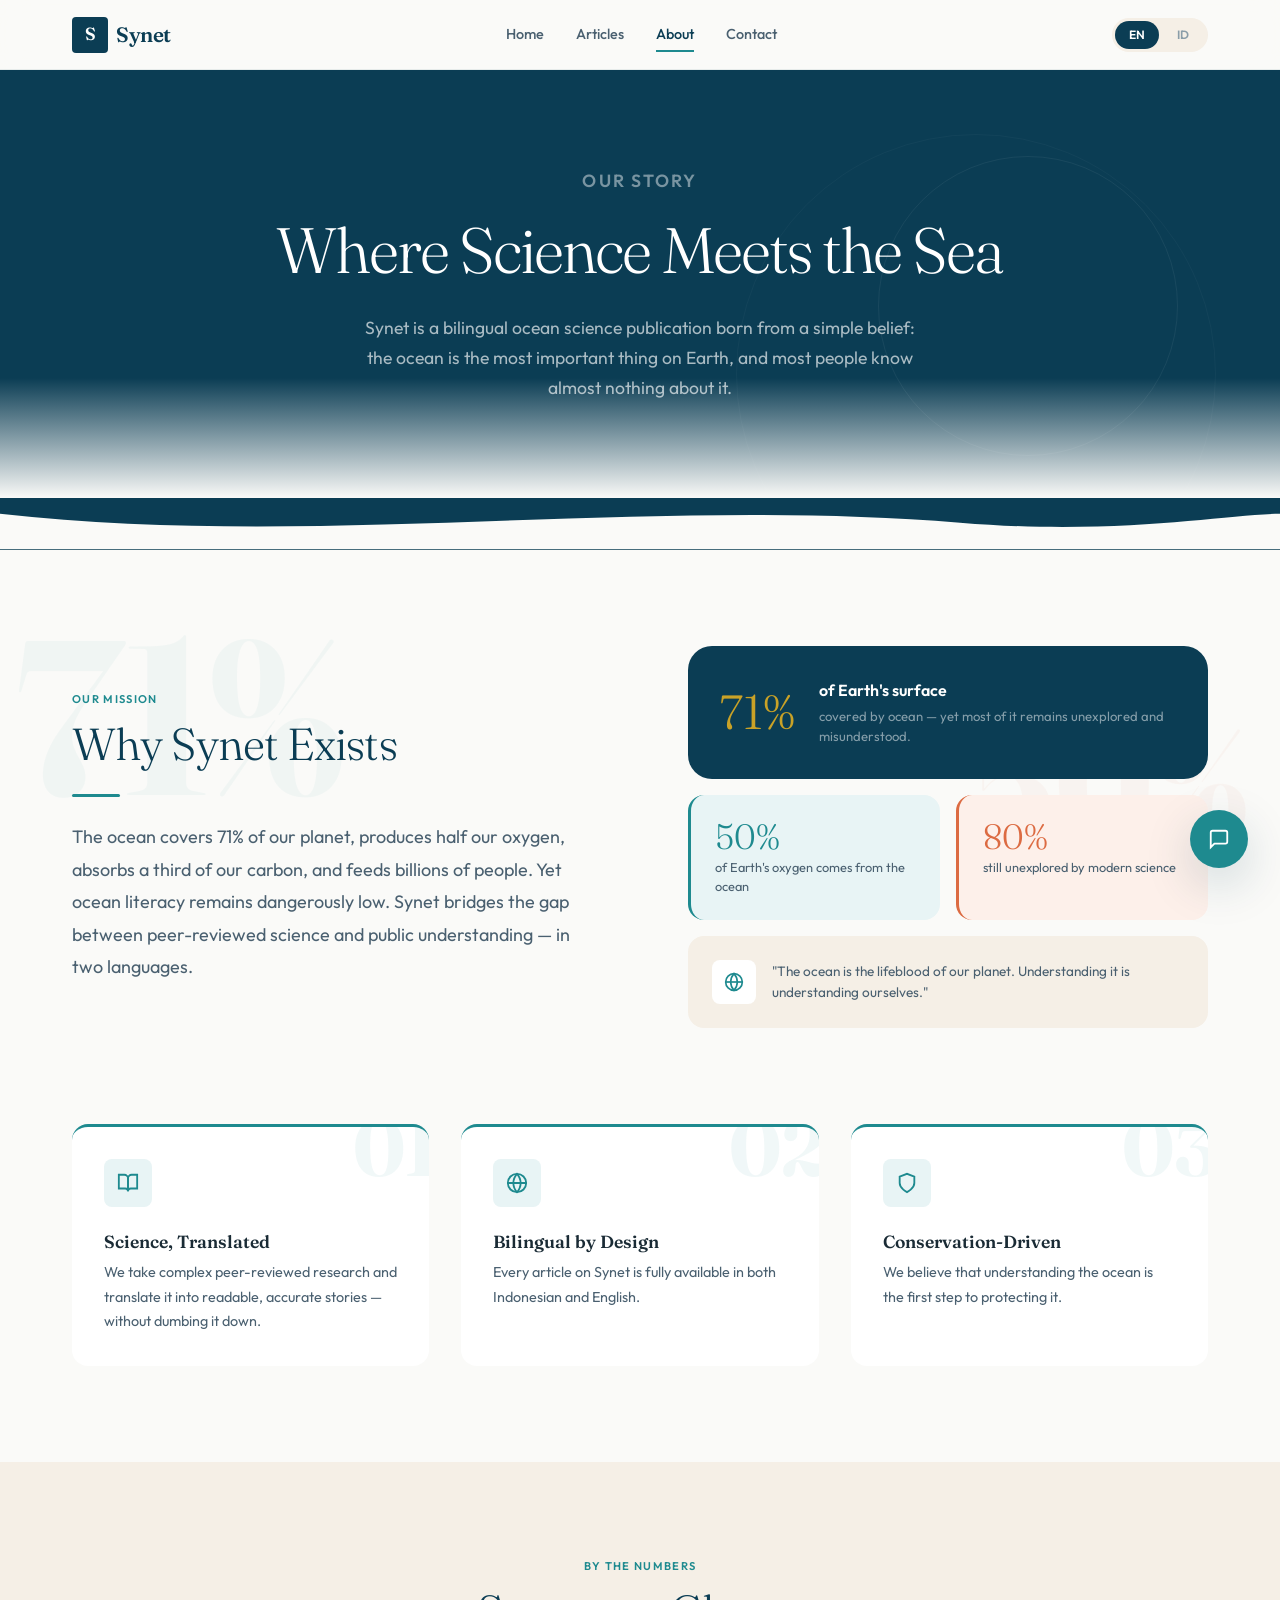
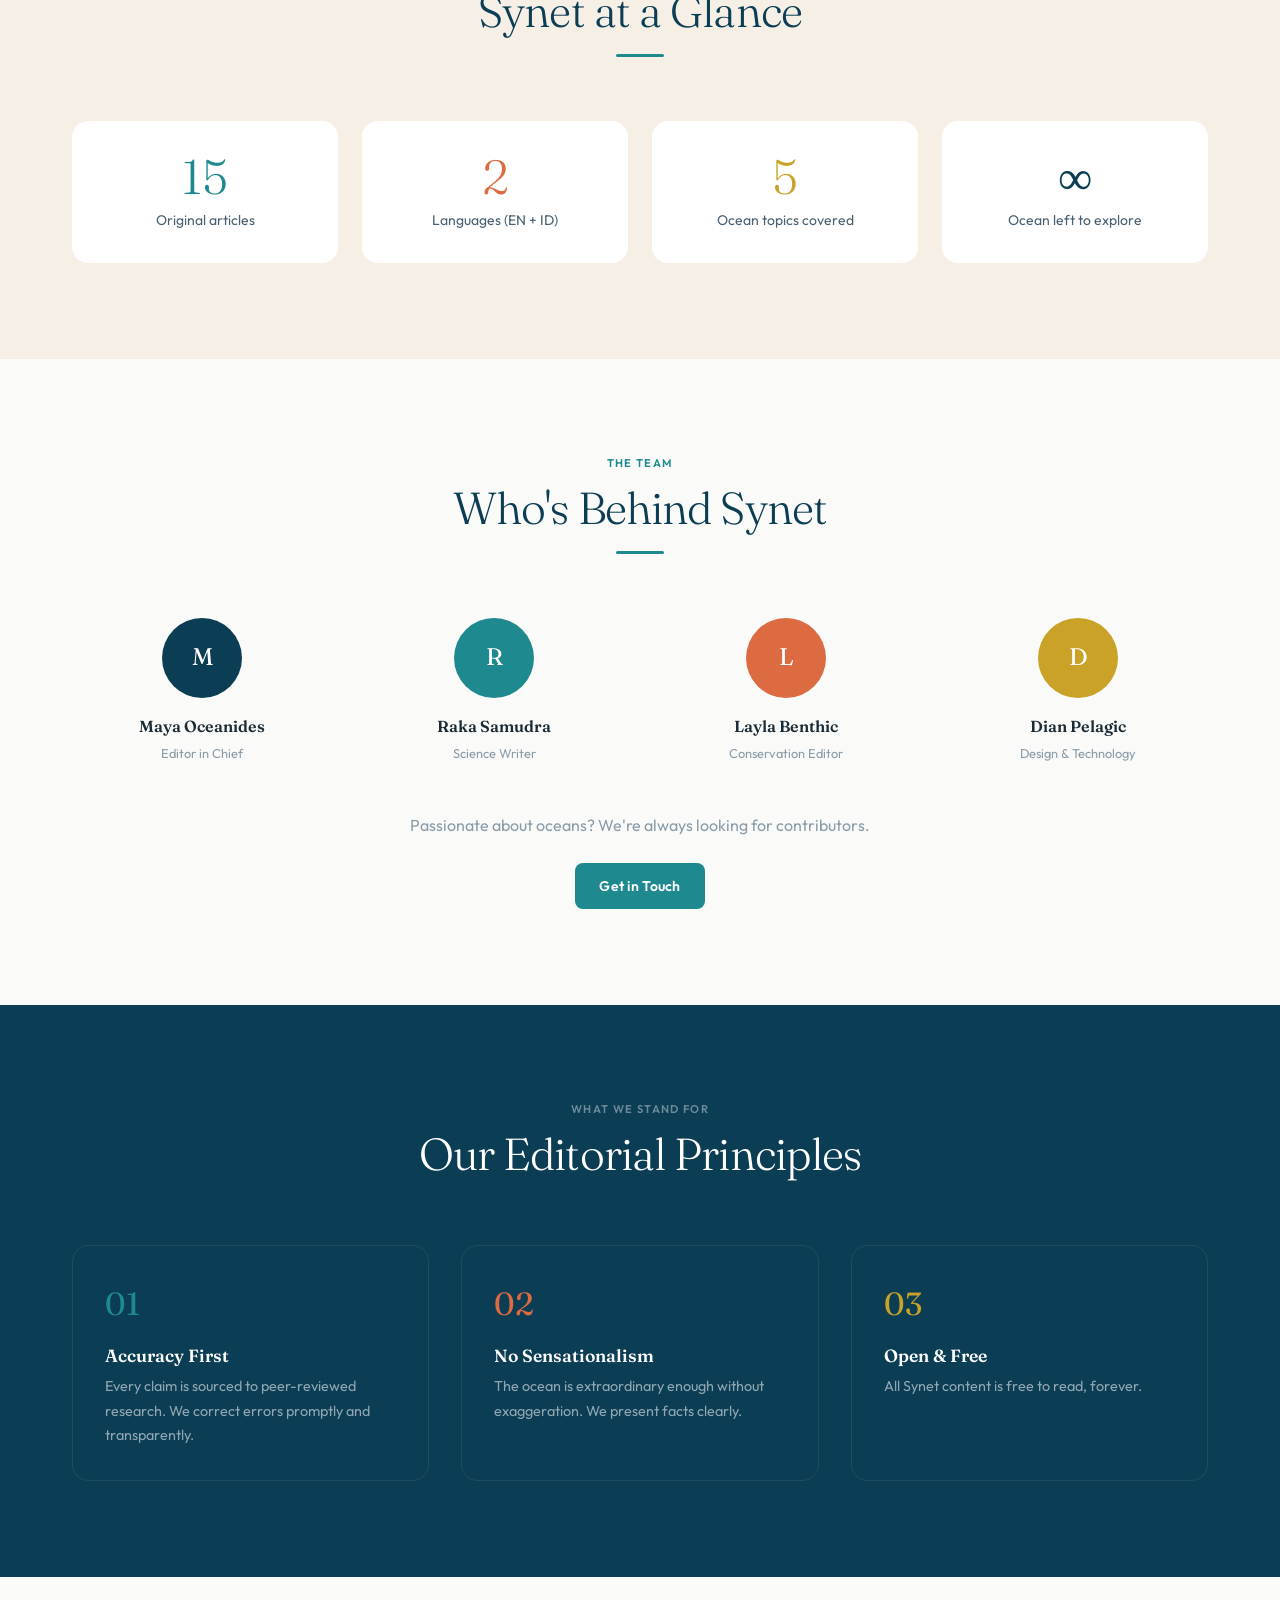
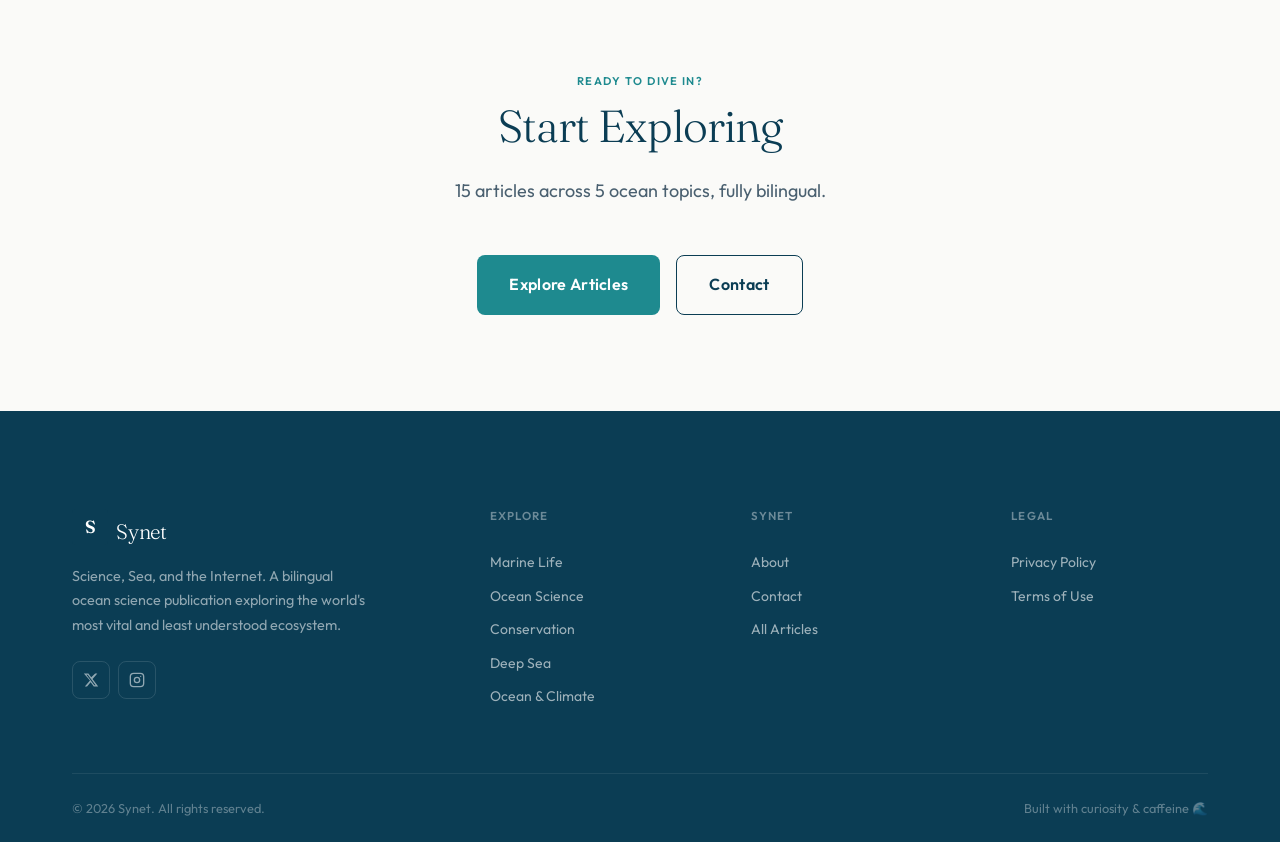
==== commit d967b76c: "fix: about mission redesign + lang switch card re-render" ====
--- a/about.html
+++ b/about.html
@@ -68,18 +68,58 @@
     </div>
 
     <!-- MISSION -->
-    <section class="section">
+    <section class="section" style="overflow:hidden;">
       <div class="container">
-        <div style="max-width:680px; margin:0 auto var(--space-3xl); text-align:center;" class="reveal">
-          <p class="overline section-label" data-i18n="about.missionlabel">Our Mission</p>
-          <h2 class="section-title" style="margin-bottom:var(--space-lg);" data-i18n="about.missiontitle">Why Synet Exists</h2>
-          <p class="body-lg" style="color:var(--text-secondary);" data-i18n="about.missiondesc">
-            The ocean covers 71% of our planet, produces half our oxygen, absorbs a third of our carbon, and feeds billions of people. Yet ocean literacy remains dangerously low. Synet bridges the gap between peer-reviewed science and public understanding — in two languages.
-          </p>
-        </div>
-
+
+        <!-- Big stat decorations (background) -->
+        <div aria-hidden="true" style="position:relative;">
+          <div style="position:absolute; top:-40px; left:-60px; font-family:var(--font-display); font-size:clamp(120px,18vw,220px); font-weight:700; color:var(--teal); opacity:0.04; line-height:1; pointer-events:none; user-select:none; z-index:0;">71%</div>
+          <div style="position:absolute; top:60px; right:-40px; font-family:var(--font-display); font-size:clamp(80px,12vw,160px); font-weight:700; color:var(--coral); opacity:0.04; line-height:1; pointer-events:none; user-select:none; z-index:0;">50%</div>
+        </div>
+
+        <!-- Split layout: left text + right stats -->
+        <div style="display:grid; grid-template-columns:1fr 1fr; gap:var(--space-4xl); align-items:center; margin-bottom:var(--space-4xl); position:relative; z-index:1;" class="reveal">
+          <div>
+            <p class="overline section-label" data-i18n="about.missionlabel">Our Mission</p>
+            <h2 class="section-title" style="margin-bottom:var(--space-lg);" data-i18n="about.missiontitle">Why Synet Exists</h2>
+            <div class="section-divider"></div>
+            <p class="body-lg" style="color:var(--text-secondary); margin-top:var(--space-lg); line-height:1.8;" data-i18n="about.missiondesc">
+              The ocean covers 71% of our planet, produces half our oxygen, absorbs a third of our carbon, and feeds billions of people. Yet ocean literacy remains dangerously low. Synet bridges the gap between peer-reviewed science and public understanding — in two languages.
+            </p>
+          </div>
+
+          <!-- Right: ocean stats visual -->
+          <div style="display:flex; flex-direction:column; gap:var(--space-md);">
+            <div style="background:var(--deep); border-radius:var(--radius-xl); padding:var(--space-xl); display:flex; align-items:center; gap:var(--space-lg);">
+              <div style="font-family:var(--font-display); font-size:3rem; font-weight:300; color:var(--gold); line-height:1; flex-shrink:0;">71%</div>
+              <div>
+                <div style="font-weight:600; color:var(--white); margin-bottom:4px;" data-i18n="about.stat1title">of Earth's surface</div>
+                <div style="font-size:0.82rem; color:rgba(255,255,255,0.5); line-height:1.5;" data-i18n="about.stat1desc">covered by ocean — yet most of it remains unexplored and misunderstood.</div>
+              </div>
+            </div>
+            <div style="display:grid; grid-template-columns:1fr 1fr; gap:var(--space-md);">
+              <div style="background:var(--teal-light); border-radius:var(--radius-lg); padding:var(--space-lg); border-left:3px solid var(--teal);">
+                <div style="font-family:var(--font-display); font-size:2.2rem; font-weight:300; color:var(--teal); line-height:1;">50%</div>
+                <div style="font-size:0.8rem; color:var(--text-secondary); margin-top:var(--space-xs); line-height:1.5;" data-i18n="about.stat2">of Earth's oxygen comes from the ocean</div>
+              </div>
+              <div style="background:var(--coral-light); border-radius:var(--radius-lg); padding:var(--space-lg); border-left:3px solid var(--coral);">
+                <div style="font-family:var(--font-display); font-size:2.2rem; font-weight:300; color:var(--coral); line-height:1;">80%</div>
+                <div style="font-size:0.8rem; color:var(--text-secondary); margin-top:var(--space-xs); line-height:1.5;" data-i18n="about.stat3">still unexplored by modern science</div>
+              </div>
+            </div>
+            <div style="background:var(--sand); border-radius:var(--radius-lg); padding:var(--space-lg); display:flex; align-items:center; gap:var(--space-md);">
+              <div style="width:44px; height:44px; background:var(--white); border-radius:var(--radius-md); display:flex; align-items:center; justify-content:center; flex-shrink:0;">
+                <svg width="20" height="20" viewBox="0 0 24 24" fill="none" stroke="var(--teal)" stroke-width="2"><circle cx="12" cy="12" r="10"/><line x1="2" y1="12" x2="22" y2="12"/><path d="M12 2a15.3 15.3 0 0 1 4 10 15.3 15.3 0 0 1-4 10 15.3 15.3 0 0 1-4-10 15.3 15.3 0 0 1 4-10z"/></svg>
+              </div>
+              <p style="font-size:0.85rem; color:var(--text-secondary); line-height:1.6;" data-i18n="about.statquote">"The ocean is the lifeblood of our planet. Understanding it is understanding ourselves."</p>
+            </div>
+          </div>
+        </div>
+
+        <!-- Mission cards -->
         <div class="mission-grid reveal-stagger">
-          <div class="mission-card">
+          <div class="mission-card" style="position:relative; overflow:hidden;">
+            <div style="position:absolute; top:-20px; right:-10px; font-family:var(--font-display); font-size:5rem; font-weight:700; color:var(--teal); opacity:0.06; line-height:1; pointer-events:none;">01</div>
             <div class="mission-card-icon">
               <svg width="22" height="22" viewBox="0 0 24 24" fill="none" stroke="currentColor" stroke-width="2"><path d="M2 3h6a4 4 0 0 1 4 4v14a3 3 0 0 0-3-3H2z"/><path d="M22 3h-6a4 4 0 0 0-4 4v14a3 3 0 0 1 3-3h7z"/></svg>
             </div>
@@ -87,7 +127,8 @@
             <p data-i18n="about.m1desc">We take complex peer-reviewed research and translate it into readable, accurate stories — without dumbing it down. Ocean science deserves serious treatment and wide reach.</p>
           </div>
 
-          <div class="mission-card">
+          <div class="mission-card" style="position:relative; overflow:hidden;">
+            <div style="position:absolute; top:-20px; right:-10px; font-family:var(--font-display); font-size:5rem; font-weight:700; color:var(--teal); opacity:0.06; line-height:1; pointer-events:none;">02</div>
             <div class="mission-card-icon">
               <svg width="22" height="22" viewBox="0 0 24 24" fill="none" stroke="currentColor" stroke-width="2"><circle cx="12" cy="12" r="10"/><line x1="2" y1="12" x2="22" y2="12"/><path d="M12 2a15.3 15.3 0 0 1 4 10 15.3 15.3 0 0 1-4 10 15.3 15.3 0 0 1-4-10 15.3 15.3 0 0 1 4-10z"/></svg>
             </div>
@@ -95,7 +136,8 @@
             <p data-i18n="about.m2desc">Every article on Synet is fully available in both Indonesian and English. Ocean science shouldn't have a language barrier — especially for the country with the world's longest coastline.</p>
           </div>
 
-          <div class="mission-card">
+          <div class="mission-card" style="position:relative; overflow:hidden;">
+            <div style="position:absolute; top:-20px; right:-10px; font-family:var(--font-display); font-size:5rem; font-weight:700; color:var(--teal); opacity:0.06; line-height:1; pointer-events:none;">03</div>
             <div class="mission-card-icon">
               <svg width="22" height="22" viewBox="0 0 24 24" fill="none" stroke="currentColor" stroke-width="2"><path d="M12 22s8-4 8-10V5l-8-3-8 3v7c0 6 8 10 8 10z"/></svg>
             </div>
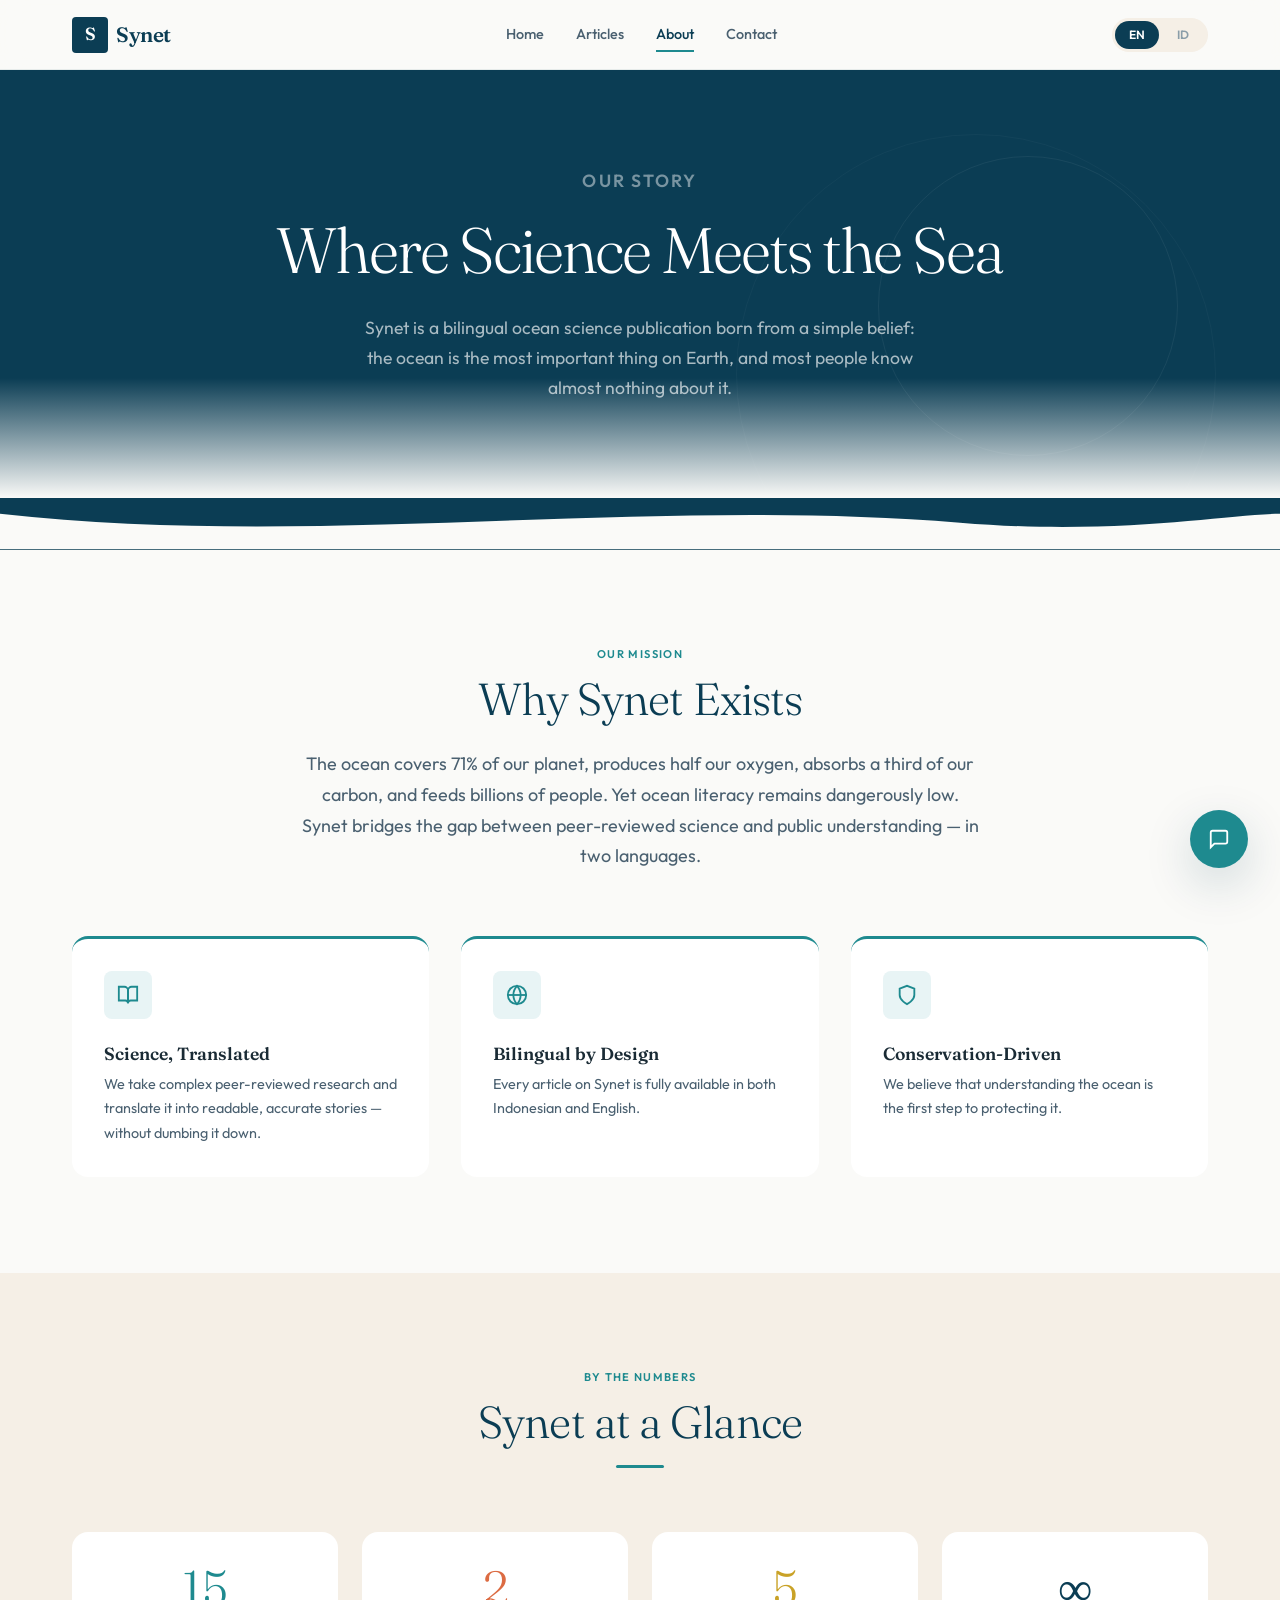
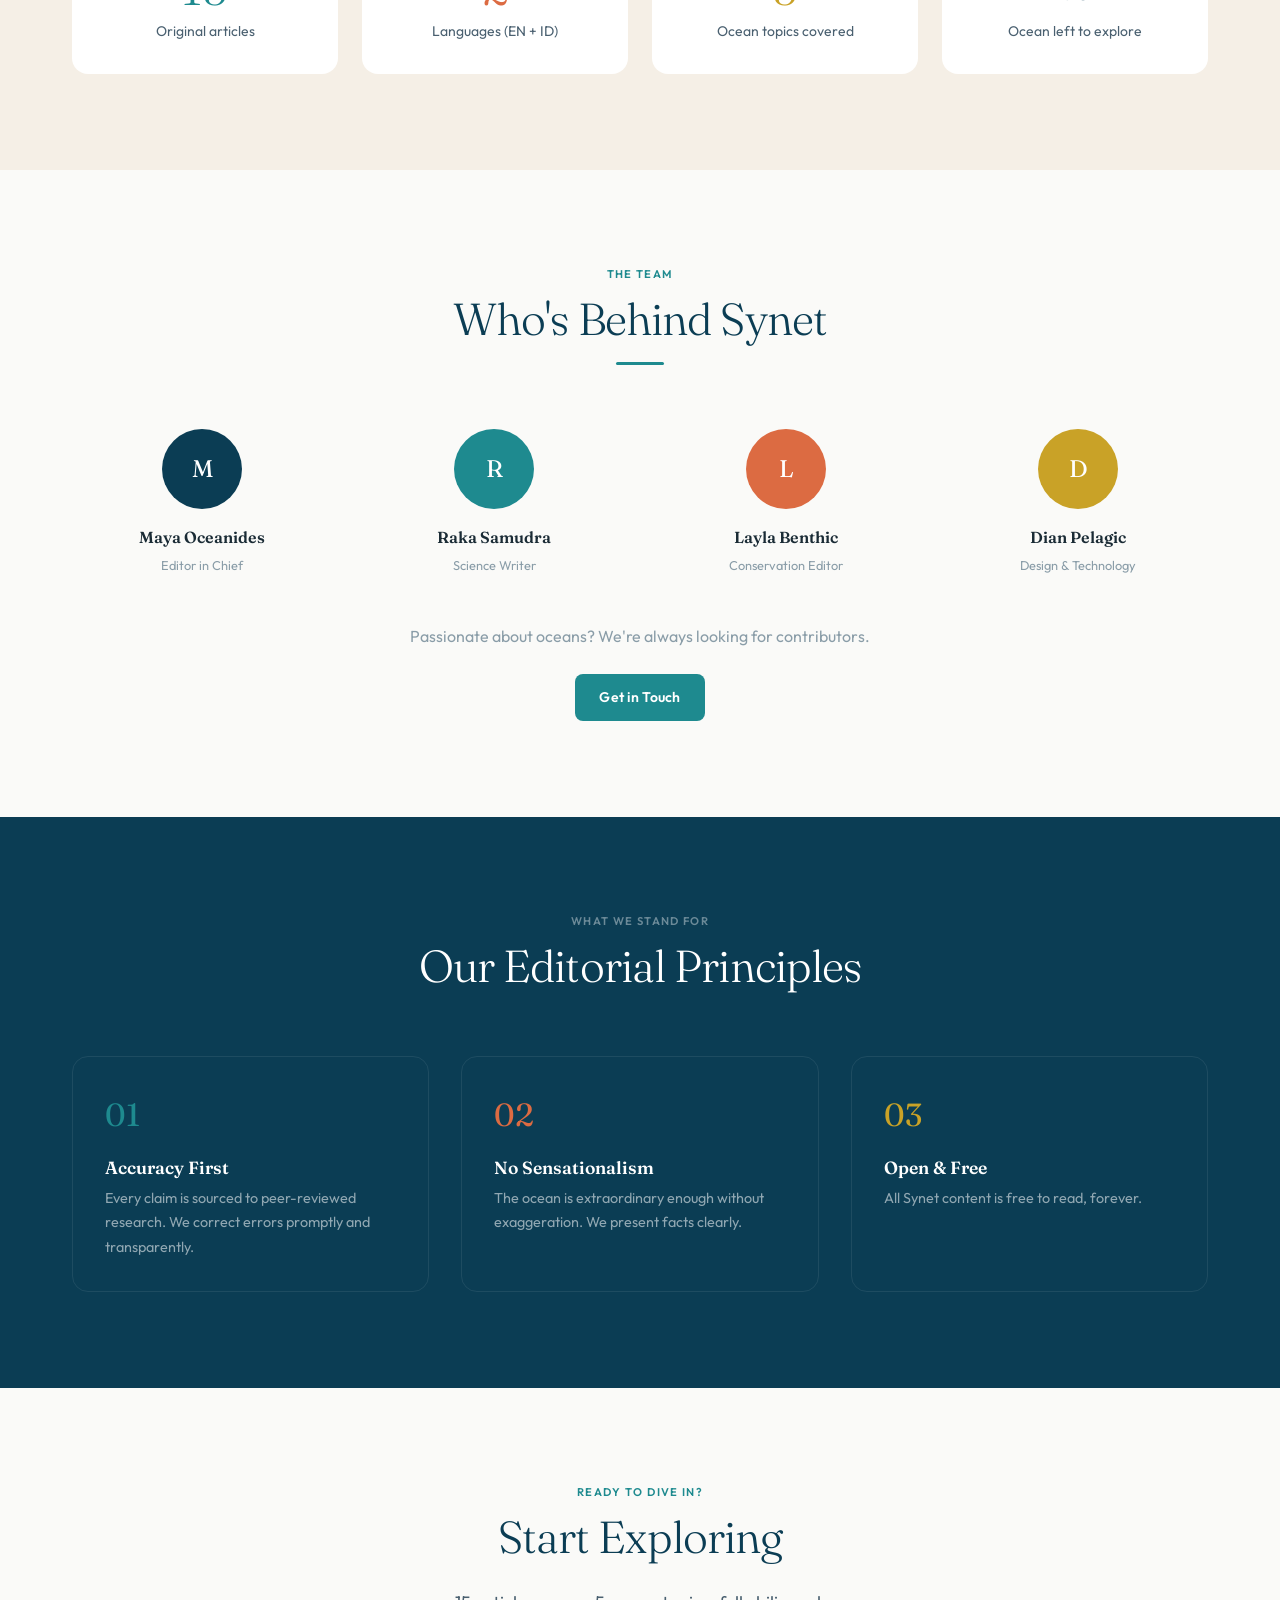
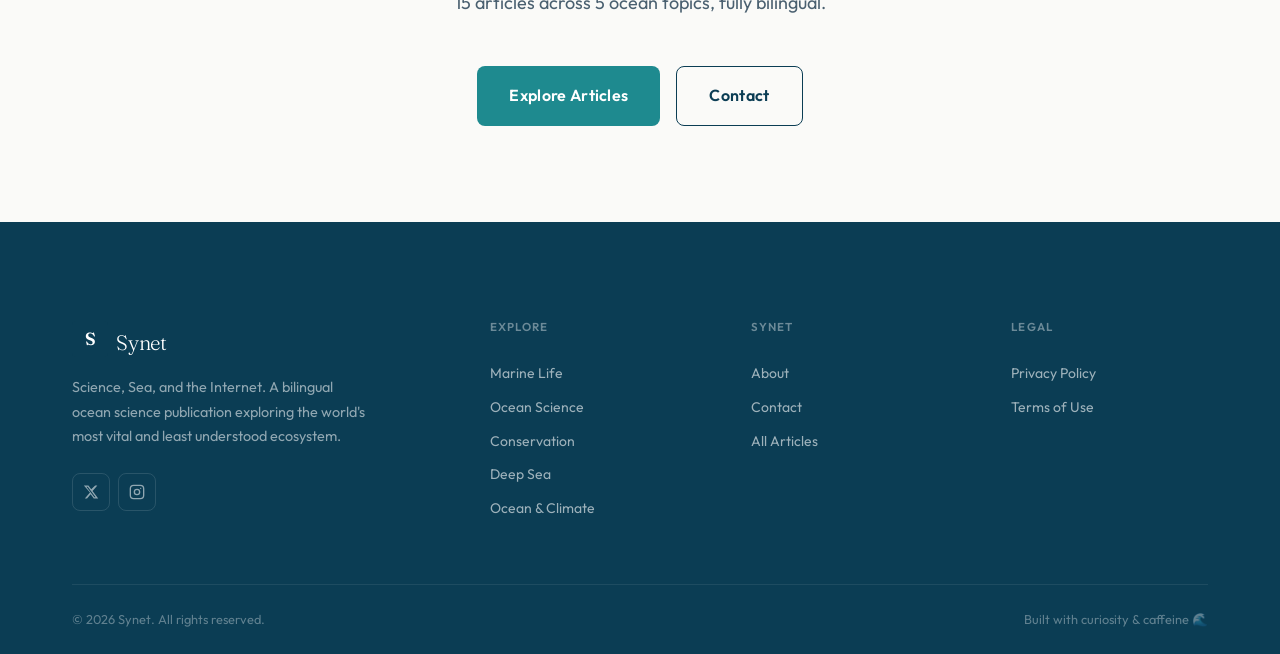
==== commit a1773bae: "revert: about mission section back to original" ====
--- a/about.html
+++ b/about.html
@@ -68,58 +68,18 @@
     </div>
 
     <!-- MISSION -->
-    <section class="section" style="overflow:hidden;">
+    <section class="section">
       <div class="container">
-
-        <!-- Big stat decorations (background) -->
-        <div aria-hidden="true" style="position:relative;">
-          <div style="position:absolute; top:-40px; left:-60px; font-family:var(--font-display); font-size:clamp(120px,18vw,220px); font-weight:700; color:var(--teal); opacity:0.04; line-height:1; pointer-events:none; user-select:none; z-index:0;">71%</div>
-          <div style="position:absolute; top:60px; right:-40px; font-family:var(--font-display); font-size:clamp(80px,12vw,160px); font-weight:700; color:var(--coral); opacity:0.04; line-height:1; pointer-events:none; user-select:none; z-index:0;">50%</div>
-        </div>
-
-        <!-- Split layout: left text + right stats -->
-        <div style="display:grid; grid-template-columns:1fr 1fr; gap:var(--space-4xl); align-items:center; margin-bottom:var(--space-4xl); position:relative; z-index:1;" class="reveal">
-          <div>
-            <p class="overline section-label" data-i18n="about.missionlabel">Our Mission</p>
-            <h2 class="section-title" style="margin-bottom:var(--space-lg);" data-i18n="about.missiontitle">Why Synet Exists</h2>
-            <div class="section-divider"></div>
-            <p class="body-lg" style="color:var(--text-secondary); margin-top:var(--space-lg); line-height:1.8;" data-i18n="about.missiondesc">
-              The ocean covers 71% of our planet, produces half our oxygen, absorbs a third of our carbon, and feeds billions of people. Yet ocean literacy remains dangerously low. Synet bridges the gap between peer-reviewed science and public understanding — in two languages.
-            </p>
-          </div>
-
-          <!-- Right: ocean stats visual -->
-          <div style="display:flex; flex-direction:column; gap:var(--space-md);">
-            <div style="background:var(--deep); border-radius:var(--radius-xl); padding:var(--space-xl); display:flex; align-items:center; gap:var(--space-lg);">
-              <div style="font-family:var(--font-display); font-size:3rem; font-weight:300; color:var(--gold); line-height:1; flex-shrink:0;">71%</div>
-              <div>
-                <div style="font-weight:600; color:var(--white); margin-bottom:4px;" data-i18n="about.stat1title">of Earth's surface</div>
-                <div style="font-size:0.82rem; color:rgba(255,255,255,0.5); line-height:1.5;" data-i18n="about.stat1desc">covered by ocean — yet most of it remains unexplored and misunderstood.</div>
-              </div>
-            </div>
-            <div style="display:grid; grid-template-columns:1fr 1fr; gap:var(--space-md);">
-              <div style="background:var(--teal-light); border-radius:var(--radius-lg); padding:var(--space-lg); border-left:3px solid var(--teal);">
-                <div style="font-family:var(--font-display); font-size:2.2rem; font-weight:300; color:var(--teal); line-height:1;">50%</div>
-                <div style="font-size:0.8rem; color:var(--text-secondary); margin-top:var(--space-xs); line-height:1.5;" data-i18n="about.stat2">of Earth's oxygen comes from the ocean</div>
-              </div>
-              <div style="background:var(--coral-light); border-radius:var(--radius-lg); padding:var(--space-lg); border-left:3px solid var(--coral);">
-                <div style="font-family:var(--font-display); font-size:2.2rem; font-weight:300; color:var(--coral); line-height:1;">80%</div>
-                <div style="font-size:0.8rem; color:var(--text-secondary); margin-top:var(--space-xs); line-height:1.5;" data-i18n="about.stat3">still unexplored by modern science</div>
-              </div>
-            </div>
-            <div style="background:var(--sand); border-radius:var(--radius-lg); padding:var(--space-lg); display:flex; align-items:center; gap:var(--space-md);">
-              <div style="width:44px; height:44px; background:var(--white); border-radius:var(--radius-md); display:flex; align-items:center; justify-content:center; flex-shrink:0;">
-                <svg width="20" height="20" viewBox="0 0 24 24" fill="none" stroke="var(--teal)" stroke-width="2"><circle cx="12" cy="12" r="10"/><line x1="2" y1="12" x2="22" y2="12"/><path d="M12 2a15.3 15.3 0 0 1 4 10 15.3 15.3 0 0 1-4 10 15.3 15.3 0 0 1-4-10 15.3 15.3 0 0 1 4-10z"/></svg>
-              </div>
-              <p style="font-size:0.85rem; color:var(--text-secondary); line-height:1.6;" data-i18n="about.statquote">"The ocean is the lifeblood of our planet. Understanding it is understanding ourselves."</p>
-            </div>
-          </div>
-        </div>
-
-        <!-- Mission cards -->
+        <div style="max-width:680px; margin:0 auto var(--space-3xl); text-align:center;" class="reveal">
+          <p class="overline section-label" data-i18n="about.missionlabel">Our Mission</p>
+          <h2 class="section-title" style="margin-bottom:var(--space-lg);" data-i18n="about.missiontitle">Why Synet Exists</h2>
+          <p class="body-lg" style="color:var(--text-secondary);" data-i18n="about.missiondesc">
+            The ocean covers 71% of our planet, produces half our oxygen, absorbs a third of our carbon, and feeds billions of people. Yet ocean literacy remains dangerously low. Synet bridges the gap between peer-reviewed science and public understanding — in two languages.
+          </p>
+        </div>
+
         <div class="mission-grid reveal-stagger">
-          <div class="mission-card" style="position:relative; overflow:hidden;">
-            <div style="position:absolute; top:-20px; right:-10px; font-family:var(--font-display); font-size:5rem; font-weight:700; color:var(--teal); opacity:0.06; line-height:1; pointer-events:none;">01</div>
+          <div class="mission-card">
             <div class="mission-card-icon">
               <svg width="22" height="22" viewBox="0 0 24 24" fill="none" stroke="currentColor" stroke-width="2"><path d="M2 3h6a4 4 0 0 1 4 4v14a3 3 0 0 0-3-3H2z"/><path d="M22 3h-6a4 4 0 0 0-4 4v14a3 3 0 0 1 3-3h7z"/></svg>
             </div>
@@ -127,8 +87,7 @@
             <p data-i18n="about.m1desc">We take complex peer-reviewed research and translate it into readable, accurate stories — without dumbing it down. Ocean science deserves serious treatment and wide reach.</p>
           </div>
 
-          <div class="mission-card" style="position:relative; overflow:hidden;">
-            <div style="position:absolute; top:-20px; right:-10px; font-family:var(--font-display); font-size:5rem; font-weight:700; color:var(--teal); opacity:0.06; line-height:1; pointer-events:none;">02</div>
+          <div class="mission-card">
             <div class="mission-card-icon">
               <svg width="22" height="22" viewBox="0 0 24 24" fill="none" stroke="currentColor" stroke-width="2"><circle cx="12" cy="12" r="10"/><line x1="2" y1="12" x2="22" y2="12"/><path d="M12 2a15.3 15.3 0 0 1 4 10 15.3 15.3 0 0 1-4 10 15.3 15.3 0 0 1-4-10 15.3 15.3 0 0 1 4-10z"/></svg>
             </div>
@@ -136,8 +95,7 @@
             <p data-i18n="about.m2desc">Every article on Synet is fully available in both Indonesian and English. Ocean science shouldn't have a language barrier — especially for the country with the world's longest coastline.</p>
           </div>
 
-          <div class="mission-card" style="position:relative; overflow:hidden;">
-            <div style="position:absolute; top:-20px; right:-10px; font-family:var(--font-display); font-size:5rem; font-weight:700; color:var(--teal); opacity:0.06; line-height:1; pointer-events:none;">03</div>
+          <div class="mission-card">
             <div class="mission-card-icon">
               <svg width="22" height="22" viewBox="0 0 24 24" fill="none" stroke="currentColor" stroke-width="2"><path d="M12 22s8-4 8-10V5l-8-3-8 3v7c0 6 8 10 8 10z"/></svg>
             </div>
